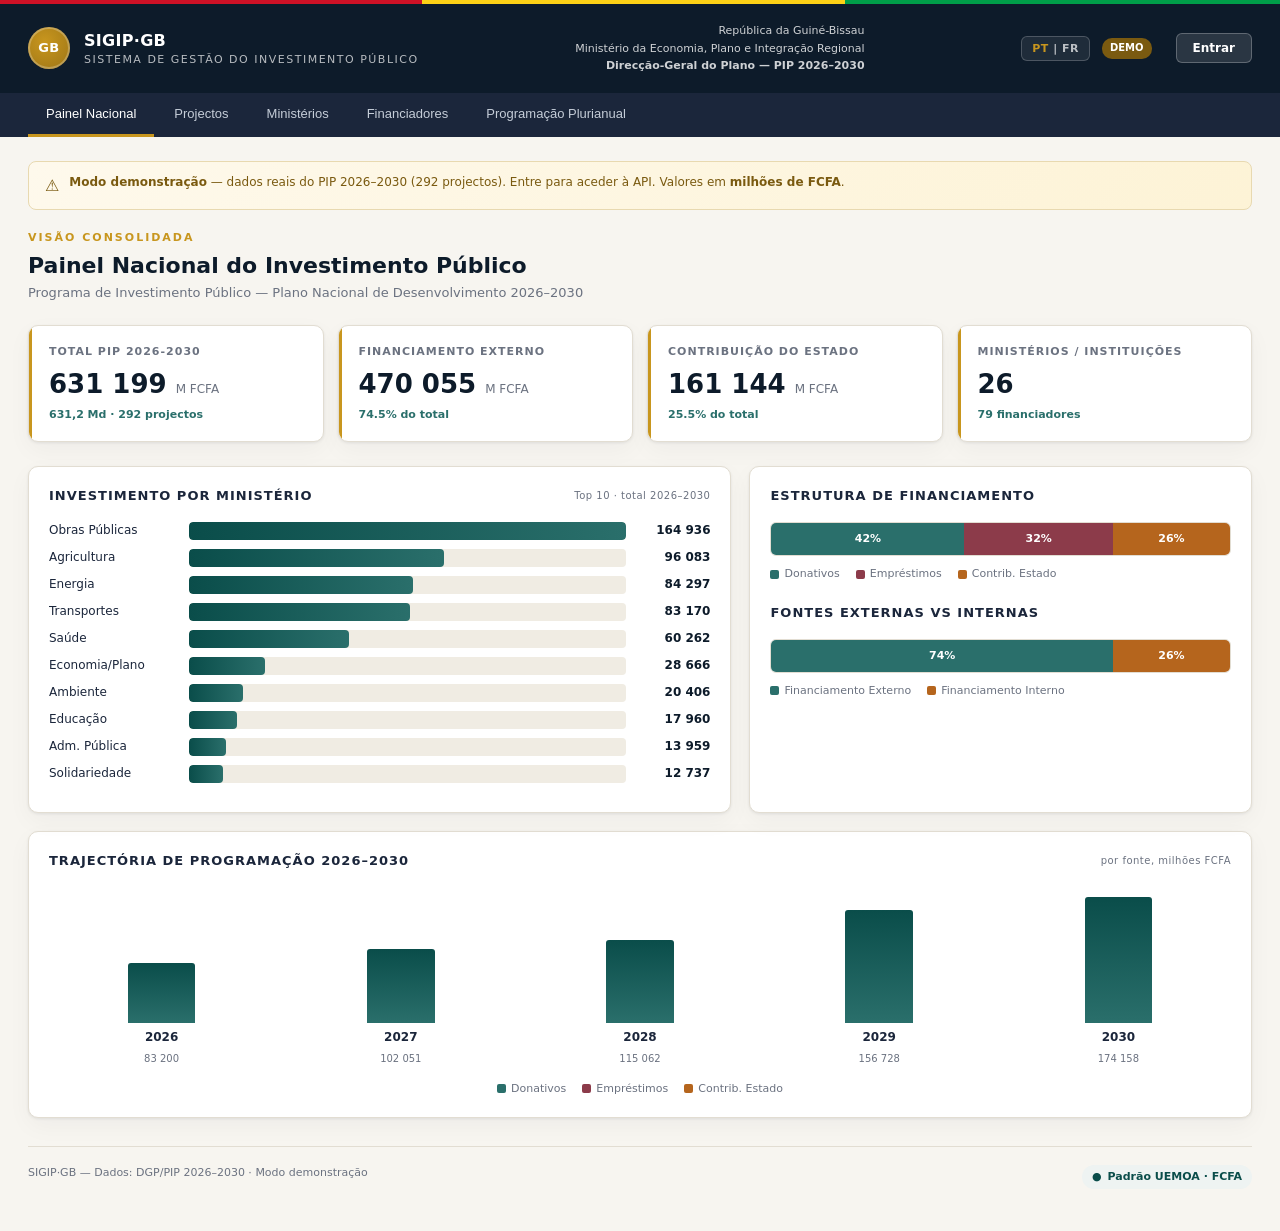
==== frontend/index.html @ 59aa48d3 "Initial commit — SIGIP-GB v1.0 Système de Gestion du Investissement Public de Guinée-Bissau. Django " ====
<!DOCTYPE html>
<html lang="pt" id="html-root">
<head>
<meta charset="UTF-8">
<meta name="viewport" content="width=device-width, initial-scale=1.0">
<title>SIGIP-GB · Sistema de Gestão do Investimento Público</title>
<style>
:root{
  --ink:#0d1b2a; --ink2:#1b263b; --paper:#f7f5f0; --card:#ffffff;
  --line:#e2ddd2; --muted:#6b7280; --gold:#c8961e; --gold-dim:#e8d9b0;
  --ext:#2a6f6b; --int:#b5651d; --empr:#8c3b4a; --don:#2a6f6b;
  --accent:#0a4d4a; --shadow:0 1px 3px rgba(13,27,42,.08),0 8px 24px rgba(13,27,42,.04);
  --danger:#c0392b; --success:#1a7a4a;
}
*{box-sizing:border-box;margin:0;padding:0}
body{font-family:'Segoe UI',system-ui,-apple-system,sans-serif;background:var(--paper);color:var(--ink);line-height:1.45;font-size:14px}
.flag{height:4px;background:linear-gradient(90deg,#ce1126 0 33%,#fcd116 33% 66%,#009e49 66%)}
header{background:var(--ink);color:#fff;padding:18px 28px;display:flex;align-items:center;justify-content:space-between;flex-wrap:wrap;gap:12px}
.brand{display:flex;align-items:center;gap:14px}
.crest{width:42px;height:42px;border-radius:50%;background:radial-gradient(circle at 40% 35%,var(--gold),#9c7416);display:grid;place-items:center;font-weight:700;color:#fff;font-size:13px;letter-spacing:.5px;box-shadow:inset 0 0 0 2px rgba(255,255,255,.25)}
.brand h1{font-size:16px;font-weight:600;letter-spacing:.3px}
.brand p{font-size:11px;opacity:.7;text-transform:uppercase;letter-spacing:1.5px}
.hgov{font-size:11px;text-align:right;opacity:.8;line-height:1.6}
.hactions{display:flex;align-items:center;gap:12px}
.btn-login{background:rgba(255,255,255,.12);border:1px solid rgba(255,255,255,.25);color:#fff;padding:7px 16px;border-radius:6px;font-size:12px;cursor:pointer;font-family:inherit;font-weight:600;transition:.15s}
.btn-login:hover{background:rgba(255,255,255,.22)}
.btn-lang{background:rgba(255,255,255,.08);border:1px solid rgba(255,255,255,.2);color:rgba(255,255,255,.7);padding:5px 10px;border-radius:6px;font-size:11px;cursor:pointer;font-family:inherit;font-weight:700;letter-spacing:.5px;transition:.15s;white-space:nowrap}
.btn-lang:hover{background:rgba(255,255,255,.18);color:#fff}
.btn-lang .al{color:var(--gold)}
.user-badge{font-size:11px;background:var(--gold);color:#fff;padding:4px 10px;border-radius:20px;font-weight:600}
.api-status{font-size:10px;padding:3px 8px;border-radius:10px;font-weight:600}
.api-status.live{background:#1a7a4a;color:#fff}
.api-status.demo{background:#7a5a10;color:#fff}
nav{background:var(--ink2);padding:0 28px;display:flex;gap:2px;overflow-x:auto}
nav button{background:none;border:none;color:#c5cdd8;padding:13px 18px;font-size:13px;cursor:pointer;border-bottom:3px solid transparent;white-space:nowrap;font-weight:500;transition:.15s}
nav button:hover{color:#fff}
nav button.active{color:#fff;border-bottom-color:var(--gold)}
main{padding:24px 28px;max-width:1320px;margin:0 auto}
.view{display:none}.view.active{display:block;animation:fade .25s ease}
@keyframes fade{from{opacity:0;transform:translateY(4px)}to{opacity:1;transform:none}}
.eyebrow{font-size:11px;text-transform:uppercase;letter-spacing:2px;color:var(--gold);font-weight:700;margin-bottom:4px}
.vtitle{font-size:22px;font-weight:600;margin-bottom:2px;color:var(--ink)}
.vsub{color:var(--muted);font-size:13px;margin-bottom:22px}
.kpis{display:grid;grid-template-columns:repeat(auto-fit,minmax(210px,1fr));gap:14px;margin-bottom:24px}
.kpi{background:var(--card);border:1px solid var(--line);border-radius:10px;padding:18px 20px;box-shadow:var(--shadow);position:relative;overflow:hidden}
.kpi::before{content:"";position:absolute;left:0;top:0;bottom:0;width:3px;background:var(--gold)}
.kpi .lab{font-size:11px;text-transform:uppercase;letter-spacing:1px;color:var(--muted);font-weight:600}
.kpi .val{font-size:26px;font-weight:700;margin-top:6px;color:var(--ink);font-variant-numeric:tabular-nums}
.kpi .unit{font-size:12px;color:var(--muted);font-weight:500}
.kpi .sub{font-size:11px;color:var(--ext);margin-top:4px;font-weight:600}
.grid2{display:grid;grid-template-columns:1.4fr 1fr;gap:18px;margin-bottom:18px}
@media(max-width:900px){.grid2{grid-template-columns:1fr}}
.panel{background:var(--card);border:1px solid var(--line);border-radius:10px;padding:20px;box-shadow:var(--shadow)}
.panel h3{font-size:13px;text-transform:uppercase;letter-spacing:1px;color:var(--ink2);margin-bottom:16px;font-weight:700;display:flex;justify-content:space-between;align-items:center}
.panel h3 .note{font-size:10px;color:var(--muted);font-weight:500;letter-spacing:.5px;text-transform:none}
.bar-row{display:flex;align-items:center;gap:10px;margin-bottom:9px;font-size:12px}
.bar-row .nm{width:130px;flex-shrink:0;color:var(--ink2);font-weight:500;overflow:hidden;text-overflow:ellipsis;white-space:nowrap}
.bar-track{flex:1;background:#f0ece3;border-radius:4px;height:18px;position:relative;overflow:hidden}
.bar-fill{height:100%;border-radius:4px;background:linear-gradient(90deg,var(--accent),var(--ext));transition:width .6s ease}
.bar-row .vv{width:74px;text-align:right;font-variant-numeric:tabular-nums;color:var(--ink);font-weight:600;flex-shrink:0}
.stack{display:flex;height:34px;border-radius:6px;overflow:hidden;margin:10px 0 6px;border:1px solid var(--line)}
.stack > div{display:grid;place-items:center;color:#fff;font-size:11px;font-weight:600;transition:.3s}
.legend{display:flex;gap:16px;font-size:11px;color:var(--muted);flex-wrap:wrap}
.legend span{display:flex;align-items:center;gap:5px}
.dot{width:9px;height:9px;border-radius:2px;display:inline-block}
.yearchart{display:flex;align-items:flex-end;gap:14px;height:180px;padding-top:10px}
.ybar{flex:1;display:flex;flex-direction:column;align-items:center;gap:6px;height:100%}
.ybar .cols{flex:1;display:flex;align-items:flex-end;gap:3px;width:100%;justify-content:center}
.ycol{width:30%;border-radius:3px 3px 0 0;min-height:2px;transition:height .6s ease}
.ybar .yl{font-size:12px;font-weight:600;color:var(--ink2)}
.ybar .yt{font-size:10px;color:var(--muted);font-variant-numeric:tabular-nums}
.toolbar{display:flex;gap:10px;margin-bottom:16px;flex-wrap:wrap;align-items:center}
.toolbar input,.toolbar select{padding:9px 12px;border:1px solid var(--line);border-radius:7px;font-size:13px;background:#fff;color:var(--ink);font-family:inherit}
.toolbar input{flex:1;min-width:200px}
.toolbar input:focus,.toolbar select:focus{outline:none;border-color:var(--gold)}
.count{font-size:12px;color:var(--muted);margin-left:auto}
table{width:100%;border-collapse:collapse;font-size:12.5px}
thead th{text-align:left;padding:11px 12px;background:#f4f1ea;color:var(--ink2);font-weight:700;font-size:11px;text-transform:uppercase;letter-spacing:.5px;border-bottom:2px solid var(--gold-dim);position:sticky;top:0;cursor:pointer;user-select:none}
thead th:hover{background:#ece7dc}
thead th.num,td.num{text-align:right;font-variant-numeric:tabular-nums}
tbody td{padding:10px 12px;border-bottom:1px solid #f0ece3;vertical-align:top}
tbody tr:hover{background:#faf8f3}
.tag{display:inline-block;padding:2px 8px;border-radius:20px;font-size:10.5px;font-weight:600;background:var(--gold-dim);color:#7a5a10}
.tag.ext{background:#d4e8e6;color:#1d514e}.tag.est{background:#f0dcc4;color:#7a4612}
.code{font-family:'Consolas',monospace;font-size:11px;color:var(--muted)}
.pname{font-weight:500;color:var(--ink);max-width:340px}
.tablewrap{background:var(--card);border:1px solid var(--line);border-radius:10px;overflow:hidden;box-shadow:var(--shadow);max-height:620px;overflow-y:auto}
.foot{margin-top:28px;padding:18px 0;border-top:1px solid var(--line);font-size:11px;color:var(--muted);display:flex;justify-content:space-between;flex-wrap:wrap;gap:8px}
.pill{display:inline-flex;align-items:center;gap:6px;background:#eef3f2;color:var(--accent);padding:4px 10px;border-radius:20px;font-size:11px;font-weight:600}
.banner{border-radius:8px;padding:12px 16px;font-size:12px;margin-bottom:20px;display:flex;gap:10px;align-items:flex-start}
.banner.info{background:linear-gradient(135deg,#fef9ec,#fdf3d6);border:1px solid var(--gold-dim);color:#7a5a10}
.banner.success{background:#eaf5ee;border:1px solid #a5d6b5;color:#1a5a30}
.mini{font-size:11px;color:var(--muted);margin-top:3px}
/* Login modal */
.modal-overlay{position:fixed;inset:0;background:rgba(0,0,0,.5);display:grid;place-items:center;z-index:1000;animation:fade .2s ease}
.modal{background:#fff;border-radius:14px;padding:40px;width:100%;max-width:380px;box-shadow:0 20px 60px rgba(0,0,0,.25)}
.modal h2{font-size:20px;font-weight:700;margin-bottom:6px;color:var(--ink)}
.modal p{font-size:13px;color:var(--muted);margin-bottom:24px}
.form-group{margin-bottom:16px}
.form-group label{display:block;font-size:12px;font-weight:600;color:var(--ink2);margin-bottom:6px;text-transform:uppercase;letter-spacing:.5px}
.form-group input{width:100%;padding:10px 14px;border:1px solid var(--line);border-radius:8px;font-size:14px;font-family:inherit;transition:.15s}
.form-group input:focus{outline:none;border-color:var(--gold);box-shadow:0 0 0 3px rgba(200,150,30,.15)}
.btn-primary{width:100%;padding:12px;background:var(--accent);color:#fff;border:none;border-radius:8px;font-size:14px;font-weight:600;cursor:pointer;font-family:inherit;transition:.15s}
.btn-primary:hover{background:#0d6560}
.btn-primary:disabled{opacity:.6;cursor:not-allowed}
.form-error{color:var(--danger);font-size:12px;margin-top:8px;display:none}
.modal-skip{text-align:center;margin-top:16px;font-size:12px;color:var(--muted)}
.modal-skip a{color:var(--accent);cursor:pointer;text-decoration:underline}
/* Loading */
.loading{text-align:center;padding:40px;color:var(--muted);font-size:13px}
.spinner{width:28px;height:28px;border:3px solid var(--line);border-top-color:var(--accent);border-radius:50%;animation:spin .7s linear infinite;margin:0 auto 12px}
@keyframes spin{to{transform:rotate(360deg)}}
/* Workflow badges */
.wf{display:inline-block;padding:2px 9px;border-radius:20px;font-size:10.5px;font-weight:700;letter-spacing:.4px}
.wf-RASCUNHO{background:#dbeafe;color:#1d4ed8}
.wf-SUBMETIDO{background:#fef3c7;color:#92400e}
.wf-VALIDADO{background:#d1fae5;color:#065f46}
/* Small action buttons */
.btn-sm{padding:4px 10px;border-radius:5px;font-size:11px;font-weight:600;cursor:pointer;border:1px solid transparent;font-family:inherit;transition:.12s;white-space:nowrap;display:inline-block}
.btn-edit{background:#eff6ff;color:#1d4ed8;border-color:#bfdbfe}.btn-edit:hover{background:#dbeafe}
.btn-sub{background:#fef3c7;color:#92400e;border-color:#fde68a}.btn-sub:hover{background:#fde68a}
.btn-val{background:#d1fae5;color:#065f46;border-color:#a7f3d0}.btn-val:hover{background:#a7f3d0}
.btn-rej{background:#fee2e2;color:#991b1b;border-color:#fca5a5}.btn-rej:hover{background:#fca5a5}
.btn-del{background:#f9fafb;color:#6b7280;border-color:#d1d5db}.btn-del:hover{background:#f3f4f6;color:#111827}
.btn-add{background:var(--accent);color:#fff;border:none;padding:9px 18px;border-radius:8px;font-size:13px;font-weight:600;cursor:pointer;font-family:inherit;transition:.15s}
.btn-add:hover{background:#0d6560}
/* Wide modal */
.modal-wide{max-width:820px;padding:28px 32px;max-height:92vh;overflow-y:auto}
.modal-tabs{display:flex;border-bottom:2px solid var(--line);margin-bottom:22px}
.modal-tab{padding:10px 18px;font-size:13px;font-weight:600;cursor:pointer;border:none;background:none;color:var(--muted);border-bottom:3px solid transparent;margin-bottom:-2px;font-family:inherit;transition:.12s}
.modal-tab.active{color:var(--ink);border-bottom-color:var(--gold)}
.tab-pane{display:none}.tab-pane.active{display:block}
.form-row{display:grid;grid-template-columns:1fr 1fr;gap:14px}
.form-row3{display:grid;grid-template-columns:1fr 1fr 1fr;gap:14px}
@media(max-width:600px){.form-row,.form-row3{grid-template-columns:1fr}}
.form-group select,.form-group textarea{width:100%;padding:10px 14px;border:1px solid var(--line);border-radius:8px;font-size:13px;font-family:inherit;background:#fff;transition:.15s;color:var(--ink)}
.form-group select:focus,.form-group textarea:focus{outline:none;border-color:var(--gold);box-shadow:0 0 0 3px rgba(200,150,30,.15)}
.form-group textarea{resize:vertical;min-height:56px}
.form-group input[type="date"]{width:100%;padding:10px 14px;border:1px solid var(--line);border-radius:8px;font-size:13px;font-family:inherit}
/* Programming grid */
.prog-grid{width:100%;border-collapse:collapse;margin-top:4px;font-size:12.5px}
.prog-grid th{background:#f4f1ea;padding:8px 10px;font-size:11px;font-weight:700;text-align:center;border:1px solid var(--line);white-space:nowrap}
.prog-grid td{padding:4px 6px;border:1px solid var(--line)}
.prog-grid td:first-child{font-weight:700;text-align:center;background:#fafaf8;color:var(--ink2);width:54px}
.prog-grid input{width:100%;border:none;background:none;font-size:12.5px;text-align:right;font-family:inherit;padding:4px 6px;min-width:90px}
.prog-grid input:focus{outline:1px solid var(--gold);border-radius:3px;background:#fffde7}
.prog-total{font-size:11px;color:var(--muted);margin-top:8px;text-align:right}
/* Confirm sub-modal */
.confirm-overlay{position:fixed;inset:0;background:rgba(0,0,0,.45);display:grid;place-items:center;z-index:2000;animation:fade .15s ease}
.confirm-box{background:#fff;border-radius:12px;padding:28px;max-width:400px;width:100%;box-shadow:0 20px 60px rgba(0,0,0,.3)}
.confirm-box h3{font-size:16px;font-weight:700;margin-bottom:8px}
.confirm-box p{font-size:13px;color:var(--muted);margin-bottom:18px}
.confirm-actions{display:flex;gap:10px;justify-content:flex-end}
/* Saisie view */
.saisie-toolbar{display:flex;gap:10px;margin-bottom:16px;align-items:center;flex-wrap:wrap}
.saisie-toolbar input{padding:9px 12px;border:1px solid var(--line);border-radius:7px;font-size:13px;flex:1;min-width:180px;font-family:inherit}
.saisie-toolbar input:focus{outline:none;border-color:var(--gold)}
.saisie-toolbar select{padding:9px 12px;border:1px solid var(--line);border-radius:7px;font-size:13px;background:#fff;font-family:inherit}
.row-actions{display:flex;gap:5px;flex-wrap:wrap}
/* Sintese / Resumo table */
.sintese-pane{margin-top:0}
.resumo-wrap{overflow-x:auto;background:var(--card);border:1px solid var(--line);border-radius:0 0 10px 10px;box-shadow:var(--shadow)}
.resumo-tbl{width:100%;border-collapse:collapse;font-size:12px;min-width:900px}
.resumo-tbl thead tr.rh1 th{background:#2a3f52;color:#fff;padding:7px 10px;text-align:center;font-size:11px;font-weight:700;letter-spacing:.3px;border:1px solid #3a5068;white-space:nowrap}
.resumo-tbl thead tr.rh2 th{background:#3a5068;color:#d0dce8;padding:5px 8px;text-align:center;font-size:10px;font-weight:600;border:1px solid #4a607a;white-space:nowrap}
.resumo-tbl tbody td{padding:6px 9px;border:1px solid #e8e4da;font-variant-numeric:tabular-nums;white-space:nowrap}
.resumo-tbl tbody td.dim-label{font-weight:600;color:var(--ink2);white-space:normal;min-width:150px;max-width:220px}
.resumo-tbl tbody td.num-cell{text-align:right;color:var(--ink);font-size:11.5px}
.resumo-tbl tbody td.pct-cell{text-align:right;color:var(--muted);font-size:10.5px}
.resumo-tbl tbody td.total-cell{text-align:right;font-weight:700;color:var(--accent);font-size:12px}
.resumo-tbl tfoot tr.grand-row td{background:#f4f1ea;font-weight:700;padding:7px 9px;border:1px solid #d8d4cc;font-size:12px}
.resumo-tbl tfoot tr.grand-row td.num-cell{color:var(--accent)}
.resumo-tbl tbody tr:hover td{background:#faf8f3}
.sintese-error{background:#fee2e2;border:1px solid #fca5a5;color:#991b1b;border-radius:8px;padding:12px 16px;font-size:13px;margin-top:12px}
</style>
</head>
<body>
<div class="flag"></div>
<header>
  <div class="brand">
    <div class="crest">GB</div>
    <div><h1>SIGIP&middot;GB</h1><p data-i18n="brand_sub">Sistema de Gestão do Investimento Público</p></div>
  </div>
  <div class="hgov" id="hgov-text">República da Guiné-Bissau<br>Ministério da Economia, Plano e Integração Regional<br><b>Direcção-Geral do Plano &mdash; PIP 2026&ndash;2030</b></div>
  <div class="hactions">
    <button class="btn-lang" id="btn-lang" onclick="toggleLang()" title="Mudar língua / Changer de langue"><span id="lang-label-1" class="al">PT</span> | <span id="lang-label-2">FR</span></button>
    <span id="api-badge" class="api-status demo">DEMO</span>
    <span id="user-info"></span>
    <button id="btn-login-header" class="btn-login" onclick="showLogin()" data-i18n="btn_login">Entrar</button>
  </div>
</header>
<nav>
  <button class="active" data-v="dash" data-i18n="nav_dash">Painel Nacional</button>
  <button data-v="proj" data-i18n="nav_proj">Projectos</button>
  <button data-v="min" data-i18n="nav_min">Ministérios</button>
  <button data-v="fin" data-i18n="nav_fin">Financiadores</button>
  <button data-v="prog" data-i18n="nav_prog">Programação Plurianual</button>
  <button data-v="saisie" id="nav-saisie" style="display:none" data-i18n="nav_saisie">Saisie</button>
  <button data-v="sintese" id="nav-sintese" style="display:none" data-i18n="nav_sintese">Síntese</button>
</nav>
<main>
  <div id="main-banner" class="banner info">
    <span style="font-size:16px">&#9888;</span>
    <div id="main-banner-text"><b>Modo demonstração</b> &mdash; dados reais do PIP 2026&ndash;2030 (292 projectos, 631 mil milhões FCFA). Entre com as suas credenciais para aceder à API em tempo real. Valores em <b>milhões de FCFA</b> salvo indicação.</div>
  </div>

  <!-- DASHBOARD -->
  <div class="view active" id="dash">
    <div class="eyebrow" data-i18n="eyebrow_dash">Visão Consolidada</div>
    <div class="vtitle" data-i18n="vtitle_dash">Painel Nacional do Investimento Público</div>
    <div class="vsub" data-i18n="vsub_dash">Programa de Investimento Público &mdash; Plano Nacional de Desenvolvimento 2026&ndash;2030</div>
    <div class="kpis" id="kpis"><div class="loading"><div class="spinner"></div><span data-i18n="loading">A carregar...</span></div></div>
    <div class="grid2">
      <div class="panel">
        <h3 id="panel-by-ministry-h3">Investimento por Ministério <span class="note">Top 10 &middot; total 2026&ndash;2030</span></h3>
        <div id="minbars"><div class="loading"><div class="spinner"></div></div></div>
      </div>
      <div class="panel">
        <h3 data-i18n="panel_financing">Estrutura de Financiamento</h3>
        <div class="stack" id="finstack"></div>
        <div class="legend" style="margin-top:10px">
          <span><i class="dot" style="background:var(--don)"></i><span data-i18n="legend_donations">Donativos</span></span>
          <span><i class="dot" style="background:var(--empr)"></i><span data-i18n="legend_loans">Empréstimos</span></span>
          <span><i class="dot" style="background:var(--int)"></i><span data-i18n="legend_state">Contrib. Estado</span></span>
        </div>
        <div style="margin-top:22px">
          <h3 data-i18n="panel_ext_int">Fontes Externas vs Internas</h3>
          <div class="stack" id="extint"></div>
          <div class="legend" style="margin-top:10px">
            <span><i class="dot" style="background:var(--ext)"></i><span data-i18n="legend_external">Financiamento Externo</span></span>
            <span><i class="dot" style="background:var(--int)"></i><span data-i18n="legend_internal">Financiamento Interno</span></span>
          </div>
        </div>
      </div>
    </div>
    <div class="panel">
      <h3 id="panel-trajectory-h3">Trajectória de Programação 2026&ndash;2030 <span class="note">por fonte, milhões FCFA</span></h3>
      <div class="yearchart" id="yearchart"></div>
      <div class="legend" style="margin-top:14px;justify-content:center">
        <span><i class="dot" style="background:var(--don)"></i><span data-i18n="legend_donations">Donativos</span></span>
        <span><i class="dot" style="background:var(--empr)"></i><span data-i18n="legend_loans">Empréstimos</span></span>
        <span><i class="dot" style="background:var(--int)"></i><span data-i18n="legend_state">Contrib. Estado</span></span>
      </div>
    </div>
  </div>

  <!-- PROJECTOS -->
  <div class="view" id="proj">
    <div class="eyebrow" data-i18n="eyebrow_proj">Carteira de Projectos</div>
    <div class="vtitle" data-i18n="vtitle_proj">Projectos de Investimento</div>
    <div class="vsub" data-i18n="vsub_proj">Pesquise, filtre e ordene os 292 projectos do PIP</div>
    <div class="toolbar">
      <input id="search" data-i18n-ph="search_placeholder" placeholder="Pesquisar por nome, código ou financiador...">
      <select id="fmin"><option value="" data-i18n="all_ministries">Todos os ministérios</option></select>
      <select id="ffin">
        <option value="" data-i18n="all_sources">Todas as fontes</option>
        <option value="ext" data-i18n="filter_ext">Externo</option>
        <option value="est" data-i18n="filter_state">Estado</option>
      </select>
      <span class="count" id="pcount"></span>
    </div>
    <div class="tablewrap">
      <table>
        <thead><tr>
          <th data-s="code" data-i18n="th_code">Código</th>
          <th data-s="nome" data-i18n="th_project">Projecto</th>
          <th data-s="min_abbr" data-i18n="th_ministry">Ministério</th>
          <th data-s="financiador" data-i18n="th_financier">Financiador</th>
          <th class="num" data-s="total" data-i18n="th_total">Total PND</th>
        </tr></thead>
        <tbody id="ptbody"></tbody>
      </table>
    </div>
  </div>

  <!-- MINISTERIOS -->
  <div class="view" id="min">
    <div class="eyebrow" data-i18n="eyebrow_min">Análise Sectorial</div>
    <div class="vtitle" data-i18n="vtitle_min">Investimento por Ministério</div>
    <div class="vsub" data-i18n="vsub_min">Repartição dos 631 mil milhões FCFA entre os 26 ministérios e instituições</div>
    <div class="panel"><div id="minfull"></div></div>
  </div>

  <!-- FINANCIADORES -->
  <div class="view" id="fin">
    <div class="eyebrow" data-i18n="eyebrow_fin">Parceiros e Fontes</div>
    <div class="vtitle" data-i18n="vtitle_fin">Financiadores do PIP</div>
    <div class="vsub" data-i18n="vsub_fin">Parceiros técnicos e financeiros, e contribuição do Estado</div>
    <div class="panel"><div id="finfull"></div></div>
  </div>

  <!-- PROGRAMAÇÃO -->
  <div class="view" id="prog">
    <div class="eyebrow" data-i18n="eyebrow_prog">Quadro Plurianual</div>
    <div class="vtitle" data-i18n="vtitle_prog">Programação Plurianual</div>
    <div class="vsub" data-i18n="vsub_prog">Distribuição anual do investimento total, 2026&ndash;2030</div>
    <div class="kpis" id="progkpis"></div>
    <div class="panel">
      <h3 data-i18n="panel_annual">Evolução anual do total programado</h3>
      <div class="yearchart" id="progchart"></div>
    </div>
  </div>

  <!-- SAISIE CONTINUE -->
  <div class="view" id="saisie">
    <div class="eyebrow" id="saisie-eyebrow" data-i18n="eyebrow_saisie">Saisie Continue</div>
    <div class="vtitle" id="saisie-vtitle" data-i18n="vtitle_saisie">Gestão de Projectos</div>
    <div class="vsub" id="saisie-vsub" data-i18n="vsub_saisie">Criar, editar e acompanhar os projectos do seu ministério</div>
    <div class="saisie-toolbar">
      <button class="btn-add" id="btn-new-project" style="display:none" onclick="openProjectForm(null)" data-i18n="btn_new_project">+ Novo Projecto</button>
      <input id="saisie-search" data-i18n-ph="search_placeholder" placeholder="Pesquisar...">
      <select id="saisie-fwf">
        <option value="" data-i18n="all_statuses">Todos os estados</option>
        <option value="RASCUNHO" data-i18n="wf_RASCUNHO">Rascunho</option>
        <option value="SUBMETIDO" data-i18n="wf_SUBMETIDO">Submetido</option>
        <option value="VALIDADO" data-i18n="wf_VALIDADO">Validado</option>
      </select>
      <span class="count" id="saisie-count"></span>
    </div>
    <div class="tablewrap">
      <table>
        <thead><tr>
          <th data-i18n="th_code">Código</th>
          <th data-i18n="th_project">Projecto</th>
          <th data-i18n="th_ministry">Ministério</th>
          <th data-i18n="th_wf_status">Estado</th>
          <th class="num" data-i18n="th_total">Total</th>
          <th data-i18n="th_actions">Acções</th>
        </tr></thead>
        <tbody id="saisie-tbody"></tbody>
      </table>
    </div>
  </div>

  <!-- SINTESE -->
  <div class="view" id="sintese">
    <div class="eyebrow" data-i18n="eyebrow_sintese">Síntese do PIP</div>
    <div class="vtitle" data-i18n="vtitle_sintese">Quadros de Síntese</div>
    <div class="vsub" data-i18n="vsub_sintese">Resumos por Pilar PND, Sector, Natureza da Despesa e Prioridade Governamental</div>

    <!-- Sintese controls -->
    <div class="toolbar" style="margin-bottom:16px;gap:10px;flex-wrap:wrap">
      <select id="sintese-year" style="padding:9px 12px;border:1px solid var(--line);border-radius:7px;font-size:13px;background:#fff;font-family:inherit">
        <option value="" data-i18n="sintese_all_years">Todos os anos</option>
        <option value="2026">2026</option>
        <option value="2027">2027</option>
        <option value="2028">2028</option>
        <option value="2029">2029</option>
        <option value="2030">2030</option>
      </select>
      <label style="display:flex;align-items:center;gap:6px;font-size:13px;cursor:pointer">
        <input type="checkbox" id="sintese-validated"> <span data-i18n="sintese_validated_only">Apenas validados</span>
      </label>
      <button onclick="loadSintese()" class="btn-add" style="padding:9px 18px" data-i18n="sintese_refresh">Actualizar</button>
    </div>

    <!-- Sintese sub-tabs -->
    <div class="modal-tabs" style="margin-bottom:0">
      <button class="modal-tab active" id="stab-pnd" onclick="switchSinteseTab('pnd')" data-i18n="stab_pnd">PND</button>
      <button class="modal-tab" id="stab-sector" onclick="switchSinteseTab('sector')" data-i18n="stab_sector">Sectores</button>
      <button class="modal-tab" id="stab-nat" onclick="switchSinteseTab('nat')" data-i18n="stab_nat">Natureza Despesa</button>
      <button class="modal-tab" id="stab-gov" onclick="switchSinteseTab('gov')" data-i18n="stab_gov">Prior. Governo</button>
    </div>

    <div id="sintese-pnd-pane" class="sintese-pane">
      <div id="sintese-pnd-content"><div class="loading"><div class="spinner"></div><span data-i18n="loading">A carregar...</span></div></div>
    </div>
    <div id="sintese-sector-pane" class="sintese-pane" style="display:none">
      <div id="sintese-sector-content"><div class="loading"><div class="spinner"></div></div></div>
    </div>
    <div id="sintese-nat-pane" class="sintese-pane" style="display:none">
      <div id="sintese-nat-content"><div class="loading"><div class="spinner"></div></div></div>
    </div>
    <div id="sintese-gov-pane" class="sintese-pane" style="display:none">
      <div id="sintese-gov-content"><div class="loading"><div class="spinner"></div></div></div>
    </div>
  </div>

  <div class="foot">
    <span>SIGIP&middot;GB &mdash; Dados: DGP/PIP 2026&ndash;2030 &middot; <span id="foot-mode" data-i18n="foot_demo">Modo demonstração</span></span>
    <span class="pill">&#9679; <span data-i18n="foot_standard">Padrão UEMOA &middot; FCFA</span></span>
  </div>
</main>

<!-- Login Modal -->
<div id="login-modal" class="modal-overlay" style="display:none">
  <div class="modal">
    <div style="display:flex;align-items:center;gap:10px;margin-bottom:20px">
      <div class="crest" style="width:36px;height:36px;font-size:11px">GB</div>
      <div><h2 style="margin:0">SIGIP&middot;GB</h2><p style="margin:0;font-size:11px" data-i18n="login_subtitle">Autenticação segura</p></div>
    </div>
    <div class="form-group">
      <label data-i18n="login_user_label">Utilizador</label>
      <input id="login-user" type="text" data-i18n-ph="login_user_placeholder" placeholder="nome.utilizador" autocomplete="username">
    </div>
    <div class="form-group">
      <label data-i18n="login_pass_label">Palavra-passe</label>
      <input id="login-pass" type="password" placeholder="••••••••" autocomplete="current-password">
    </div>
    <div id="login-error" class="form-error" data-i18n="login_error">Credenciais inválidas. Tente novamente.</div>
    <button id="btn-do-login" class="btn-primary" onclick="doLogin()" data-i18n="login_btn">Entrar</button>
    <div class="modal-skip">
      <a onclick="closeLogin()" data-i18n="login_skip">Continuar em modo demonstração</a>
    </div>
  </div>
</div>

<!-- Project Form Modal -->
<div id="project-modal" class="modal-overlay" style="display:none">
  <div class="modal modal-wide">
    <div style="display:flex;justify-content:space-between;align-items:center;margin-bottom:18px">
      <h2 id="project-modal-title" style="font-size:18px;font-weight:700;color:var(--ink)">Novo Projecto</h2>
      <button onclick="closeProjectModal()" style="background:none;border:none;font-size:20px;cursor:pointer;color:var(--muted);line-height:1">&times;</button>
    </div>
    <div class="modal-tabs">
      <button class="modal-tab active" id="tab-info" onclick="switchTab('info')" data-i18n="tab_info">Identificação</button>
      <button class="modal-tab" id="tab-prog" onclick="switchTab('prog')" data-i18n="tab_prog_saisie">Programação</button>
    </div>
    <!-- Tab 1: Project info -->
    <div class="tab-pane active" id="pane-info">
      <div class="form-row" style="margin-bottom:14px">
        <div class="form-group">
          <label data-i18n="field_code">Código</label>
          <input id="f-code" type="text" placeholder="ex: 123456789" style="width:100%;padding:10px 14px;border:1px solid var(--line);border-radius:8px;font-size:13px;font-family:inherit">
        </div>
        <div class="form-group">
          <label data-i18n="field_status_exec">Estado de Execução</label>
          <select id="f-status">
            <option value="IDENTIFIED">Identificado</option>
            <option value="IN_PROGRESS">Em Execução</option>
            <option value="COMPLETED">Concluído</option>
            <option value="SUSPENDED">Suspenso</option>
            <option value="CANCELLED">Cancelado</option>
          </select>
        </div>
      </div>
      <div class="form-group" style="margin-bottom:14px">
        <label data-i18n="field_title">Título</label>
        <input id="f-title" type="text" placeholder="Título completo do projecto" style="width:100%;padding:10px 14px;border:1px solid var(--line);border-radius:8px;font-size:13px;font-family:inherit">
      </div>
      <div class="form-row" style="margin-bottom:14px">
        <div class="form-group">
          <label data-i18n="field_ministry">Ministério</label>
          <select id="f-ministry"></select>
        </div>
        <div class="form-group">
          <label data-i18n="field_sector">Sector</label>
          <select id="f-sector"><option value="">—</option></select>
        </div>
      </div>
      <div class="form-row" style="margin-bottom:14px">
        <div class="form-group">
          <label data-i18n="field_pillar">Pilar PND</label>
          <select id="f-pillar"><option value="">—</option></select>
        </div>
        <div class="form-group">
          <label data-i18n="field_financier">Financiador Principal</label>
          <select id="f-financier"><option value="">—</option></select>
        </div>
      </div>
      <div class="form-row" style="margin-bottom:14px">
        <div class="form-group">
          <label data-i18n="field_start_date">Data de Início</label>
          <input id="f-start" type="date" style="width:100%;padding:10px 14px;border:1px solid var(--line);border-radius:8px;font-size:13px;font-family:inherit">
        </div>
        <div class="form-group">
          <label data-i18n="field_end_date">Data de Fim</label>
          <input id="f-end" type="date" style="width:100%;padding:10px 14px;border:1px solid var(--line);border-radius:8px;font-size:13px;font-family:inherit">
        </div>
      </div>
      <div class="form-group" style="margin-bottom:14px">
        <label data-i18n="field_description">Descrição</label>
        <textarea id="f-desc" rows="3" placeholder="Descrição do projecto (opcional)"></textarea>
      </div>
      <div id="form-error-info" class="form-error"></div>
    </div>
    <!-- Tab 2: Pluriannual programming -->
    <div class="tab-pane" id="pane-prog">
      <p style="font-size:12px;color:var(--muted);margin-bottom:14px" data-i18n="prog_hint">Insira os montants anuais em FCFA (mínimo 0). O total do projecto será recalculado automaticamente.</p>
      <div style="overflow-x:auto">
        <table class="prog-grid">
          <thead>
            <tr>
              <th data-i18n="th_year">Ano</th>
              <th data-i18n="legend_donations">Donativos (FCFA)</th>
              <th data-i18n="legend_loans">Empréstimos (FCFA)</th>
              <th data-i18n="legend_state">Contrib. Estado (FCFA)</th>
              <th data-i18n="th_year_total">Total Ano</th>
            </tr>
          </thead>
          <tbody id="prog-rows"></tbody>
        </table>
      </div>
      <div class="prog-total"><span data-i18n="prog_grand_total">Total geral : </span><strong id="prog-grand-total">0</strong> FCFA</div>
      <div id="form-error-prog" class="form-error"></div>
    </div>
    <!-- Modal actions -->
    <div style="display:flex;justify-content:flex-end;gap:10px;margin-top:22px;padding-top:16px;border-top:1px solid var(--line)">
      <button onclick="closeProjectModal()" style="padding:10px 20px;border:1px solid var(--line);border-radius:8px;background:#fff;font-size:13px;font-weight:600;cursor:pointer;font-family:inherit" data-i18n="btn_cancel">Cancelar</button>
      <button id="btn-save-project" onclick="saveProject()" class="btn-primary" style="width:auto;padding:10px 24px" data-i18n="btn_save">Guardar</button>
    </div>
  </div>
</div>

<!-- Confirm / Reject Modal -->
<div id="confirm-overlay" class="confirm-overlay" style="display:none">
  <div class="confirm-box">
    <h3 id="confirm-title">Confirmar</h3>
    <p id="confirm-msg"></p>
    <div id="confirm-note-wrap" style="display:none;margin-bottom:14px">
      <label style="font-size:12px;font-weight:600;color:var(--ink2);display:block;margin-bottom:6px" data-i18n="field_rejection_note">Nota de rejeição (opcional)</label>
      <textarea id="confirm-note" rows="2" style="width:100%;padding:8px 12px;border:1px solid var(--line);border-radius:8px;font-size:13px;font-family:inherit;resize:none"></textarea>
    </div>
    <div class="confirm-actions">
      <button onclick="closeConfirm()" style="padding:9px 18px;border:1px solid var(--line);border-radius:8px;background:#fff;font-size:13px;font-weight:600;cursor:pointer;font-family:inherit" data-i18n="btn_cancel">Cancelar</button>
      <button id="confirm-ok" class="btn-primary" style="width:auto;padding:9px 18px" data-i18n="btn_confirm">Confirmar</button>
    </div>
  </div>
</div>

<script>
// ============================================================
// CONFIG
// ============================================================
const API_BASE = '/api/v1';
const ANOS = [2026, 2027, 2028, 2029, 2030];
const M = 1000; // dados em milhares de FCFA → dividir por 1000 para milhões
let ACCESS_TOKEN = localStorage.getItem('sigip_token') || null;
let DEMO_MODE = true;
let PIP_DATA = [];

// ============================================================
// I18N — TRANSLATIONS
// ============================================================
let CL = localStorage.getItem('sigip_lang') || 'pt'; // current language

const I18N = {
  pt: {
    brand_sub: 'Sistema de Gestão do Investimento Público',
    hgov: 'República da Guiné-Bissau<br>Ministério da Economia, Plano e Integração Regional<br><b>Direcção-Geral do Plano &mdash; PIP 2026&ndash;2030</b>',
    btn_login: 'Entrar',
    btn_logout: 'Sair',
    nav_dash: 'Painel Nacional',
    nav_proj: 'Projectos',
    nav_min: 'Ministérios',
    nav_fin: 'Financiadores',
    nav_prog: 'Programação Plurianual',
    banner_demo_html: '<b>Modo demonstração</b> &mdash; dados reais do PIP 2026&ndash;2030 (292 projectos). Entre para aceder à API. Valores em <b>milhões de FCFA</b>.',
    banner_live_html: '<b>Ligado à API</b> &mdash; dados em tempo real da base de dados SIGIP-GB.',
    eyebrow_dash: 'Visão Consolidada',
    vtitle_dash: 'Painel Nacional do Investimento Público',
    vsub_dash: 'Programa de Investimento Público &mdash; Plano Nacional de Desenvolvimento 2026&ndash;2030',
    panel_by_ministry: 'Investimento por Ministério',
    panel_financing: 'Estrutura de Financiamento',
    legend_donations: 'Donativos',
    legend_loans: 'Empréstimos',
    legend_state: 'Contrib. Estado',
    legend_external: 'Financiamento Externo',
    legend_internal: 'Financiamento Interno',
    panel_ext_int: 'Fontes Externas vs Internas',
    panel_trajectory: 'Trajectória de Programação 2026&ndash;2030',
    note_top10: 'Top 10 &middot; total 2026&ndash;2030',
    note_per_source: 'por fonte, milhões FCFA',
    eyebrow_proj: 'Carteira de Projectos',
    vtitle_proj: 'Projectos de Investimento',
    vsub_proj: 'Pesquise, filtre e ordene os 292 projectos do PIP',
    search_placeholder: 'Pesquisar por nome, código ou financiador...',
    all_ministries: 'Todos os ministérios',
    all_sources: 'Todas as fontes',
    filter_ext: 'Externo',
    filter_state: 'Estado',
    th_code: 'Código',
    th_project: 'Projecto',
    th_ministry: 'Ministério',
    th_financier: 'Financiador',
    th_total: 'Total PND',
    eyebrow_min: 'Análise Sectorial',
    vtitle_min: 'Investimento por Ministério',
    vsub_min: 'Repartição dos 631 mil milhões FCFA entre os 26 ministérios e instituições',
    eyebrow_fin: 'Parceiros e Fontes',
    vtitle_fin: 'Financiadores do PIP',
    vsub_fin: 'Parceiros técnicos e financeiros, e contribuição do Estado',
    eyebrow_prog: 'Quadro Plurianual',
    vtitle_prog: 'Programação Plurianual',
    vsub_prog: 'Distribuição anual do investimento total, 2026&ndash;2030',
    panel_annual: 'Evolução anual do total programado',
    foot_demo: 'Modo demonstração',
    foot_live: 'API em tempo real',
    foot_standard: 'Padrão UEMOA &middot; FCFA',
    kpi_total: 'Total PIP 2026-2030',
    kpi_external: 'Financiamento Externo',
    kpi_state: 'Contribuição do Estado',
    kpi_ministries: 'Ministérios / Instituições',
    kpi_of_total: '% do total',
    kpi_financiers: 'financiadores',
    kpi_projects: 'projectos',
    kpi_programmed: 'Programado',
    loading: 'A carregar...',
    login_subtitle: 'Autenticação segura',
    login_user_label: 'Utilizador',
    login_user_placeholder: 'nome.utilizador',
    login_pass_label: 'Palavra-passe',
    login_btn: 'Entrar',
    login_loading: 'A autenticar...',
    login_error: 'Credenciais inválidas. Tente novamente.',
    login_skip: 'Continuar em modo demonstração',
    count_suffix: 'projectos',
    nav_saisie: 'Saisie',
    eyebrow_saisie: 'Saisie Contínua',
    vtitle_saisie: 'Gestão de Projectos',
    vsub_saisie: 'Criar, editar e acompanhar os projectos do seu ministério',
    vsub_saisie_dgp: 'Validar e acompanhar todos os projectos submetidos pelos ministérios',
    btn_new_project: '+ Novo Projecto',
    all_statuses: 'Todos os estados',
    wf_RASCUNHO: 'Rascunho',
    wf_SUBMETIDO: 'Submetido',
    wf_VALIDADO: 'Validado',
    th_wf_status: 'Estado',
    th_actions: 'Acções',
    tab_info: 'Identificação',
    tab_prog_saisie: 'Programação',
    field_code: 'Código',
    field_title: 'Título',
    field_ministry: 'Ministério',
    field_sector: 'Sector',
    field_pillar: 'Pilar PND',
    field_financier: 'Financiador Principal',
    field_status_exec: 'Estado de Execução',
    field_start_date: 'Data de Início',
    field_end_date: 'Data de Fim',
    field_description: 'Descrição',
    field_rejection_note: 'Nota de rejeição (opcional)',
    prog_hint: 'Insira os montantes anuais em FCFA (mínimo 0). O total será recalculado automaticamente.',
    prog_grand_total: 'Total geral : ',
    th_year: 'Ano',
    th_year_total: 'Total Ano',
    btn_cancel: 'Cancelar',
    btn_save: 'Guardar',
    btn_confirm: 'Confirmar',
    btn_edit: 'Editar',
    btn_submit: 'Submeter',
    btn_validate: 'Validar',
    btn_reject: 'Rejeitar',
    btn_delete: 'Eliminar',
    btn_unlock: 'Desbloquear',
    modal_new_project: 'Novo Projecto',
    modal_edit_project: 'Editar Projecto',
    confirm_submit_title: 'Submeter Projecto',
    confirm_submit_msg: 'Confirma a submissão deste projecto para validação pela DGP?',
    confirm_validate_title: 'Validar Projecto',
    confirm_validate_msg: 'Confirma a validação deste projecto?',
    confirm_reject_title: 'Rejeitar Projecto',
    confirm_reject_msg: 'O projecto será devolvido ao ministério em estado Rascunho.',
    confirm_delete_title: 'Eliminar Projecto',
    confirm_delete_msg: 'Esta acção é irreversível. Confirma a eliminação do projecto?',
    confirm_unlock_title: 'Desbloquear Projecto',
    confirm_unlock_msg: 'O projecto validado será devolvido ao estado Rascunho.',
    save_success: 'Guardado com sucesso.',
    action_success: 'Operação realizada com sucesso.',
    error_required: 'Preencha todos os campos obrigatórios.',
    status_IDENTIFIED: 'Identificado',
    status_IN_PROGRESS: 'Em Execução',
    status_COMPLETED: 'Concluído',
    status_SUSPENDED: 'Suspenso',
    status_CANCELLED: 'Cancelado',
    nav_sintese: 'Síntese',
    eyebrow_sintese: 'Síntese do PIP',
    vtitle_sintese: 'Quadros de Síntese',
    vsub_sintese: 'Resumos por Pilar PND, Sector, Natureza da Despesa e Prioridade Governamental',
    sintese_all_years: 'Todos os anos',
    sintese_validated_only: 'Apenas validados',
    sintese_refresh: 'Actualizar',
    stab_pnd: 'PND',
    stab_sector: 'Sectores',
    stab_nat: 'Natureza Despesa',
    stab_gov: 'Prior. Governo',
    sintese_ext: 'Ext.',
    sintese_int: 'Int.',
    sintese_total: 'Total',
    sintese_pct: '%',
    sintese_grand_total: 'TOTAL GERAL',
    sintese_loading: 'A carregar dados de síntese...',
    sintese_error: 'Erro ao carregar dados de síntese. Verifique a ligação.',
    sintese_unit: 'Valores em milhões de FCFA',
  },
  fr: {
    brand_sub: "Système de Gestion de l'Investissement Public",
    hgov: "République de Guinée-Bissau<br>Ministère de l'Économie, du Plan et de l'Intégration Régionale<br><b>Direction Générale du Plan &mdash; PIP 2026&ndash;2030</b>",
    btn_login: 'Connexion',
    btn_logout: 'Déconnexion',
    nav_dash: 'Tableau National',
    nav_proj: 'Projets',
    nav_min: 'Ministères',
    nav_fin: 'Financeurs',
    nav_prog: 'Programmation Pluriannuelle',
    banner_demo_html: "<b>Mode démonstration</b> &mdash; données réelles du PIP 2026&ndash;2030 (292 projets). Connectez-vous pour accéder à l'API. Valeurs en <b>millions de FCFA</b>.",
    banner_live_html: "<b>Connecté à l'API</b> &mdash; données en temps réel de la base de données SIGIP-GB.",
    eyebrow_dash: 'Vue Consolidée',
    vtitle_dash: "Tableau National de l'Investissement Public",
    vsub_dash: "Programme d'Investissement Public &mdash; Plan National de Développement 2026&ndash;2030",
    panel_by_ministry: 'Investissement par Ministère',
    panel_financing: 'Structure de Financement',
    legend_donations: 'Dons',
    legend_loans: 'Prêts',
    legend_state: 'Contrib. État',
    legend_external: 'Financement Externe',
    legend_internal: 'Financement Interne',
    panel_ext_int: 'Sources Externes vs Internes',
    panel_trajectory: 'Trajectoire de Programmation 2026&ndash;2030',
    note_top10: 'Top 10 &middot; total 2026&ndash;2030',
    note_per_source: 'par source, millions FCFA',
    eyebrow_proj: 'Portefeuille de Projets',
    vtitle_proj: "Projets d'Investissement",
    vsub_proj: 'Recherchez, filtrez et triez les 292 projets du PIP',
    search_placeholder: 'Rechercher par nom, code ou financeur...',
    all_ministries: 'Tous les ministères',
    all_sources: 'Toutes les sources',
    filter_ext: 'Externe',
    filter_state: 'État',
    th_code: 'Code',
    th_project: 'Projet',
    th_ministry: 'Ministère',
    th_financier: 'Financeur',
    th_total: 'Total PND',
    eyebrow_min: 'Analyse Sectorielle',
    vtitle_min: 'Investissement par Ministère',
    vsub_min: 'Répartition des 631 milliards FCFA entre les 26 ministères et institutions',
    eyebrow_fin: 'Partenaires et Sources',
    vtitle_fin: 'Financeurs du PIP',
    vsub_fin: "Partenaires techniques et financiers, et contribution de l'État",
    eyebrow_prog: 'Cadre Pluriannuel',
    vtitle_prog: 'Programmation Pluriannuelle',
    vsub_prog: "Distribution annuelle de l'investissement total, 2026&ndash;2030",
    panel_annual: 'Évolution annuelle du total programmé',
    foot_demo: 'Mode démonstration',
    foot_live: 'API en temps réel',
    foot_standard: 'Standard UEMOA &middot; FCFA',
    kpi_total: 'Total PIP 2026-2030',
    kpi_external: 'Financement Externe',
    kpi_state: "Contribution de l'État",
    kpi_ministries: 'Ministères / Institutions',
    kpi_of_total: '% du total',
    kpi_financiers: 'financeurs',
    kpi_projects: 'projets',
    kpi_programmed: 'Programmé',
    loading: 'Chargement...',
    login_subtitle: 'Authentification sécurisée',
    login_user_label: 'Utilisateur',
    login_user_placeholder: 'nom.utilisateur',
    login_pass_label: 'Mot de passe',
    login_btn: 'Se connecter',
    login_loading: 'Connexion en cours...',
    login_error: 'Identifiants invalides. Réessayez.',
    login_skip: 'Continuer en mode démonstration',
    count_suffix: 'projets',
    nav_saisie: 'Saisie',
    eyebrow_saisie: 'Saisie Continue',
    vtitle_saisie: 'Gestion des Projets',
    vsub_saisie: 'Créer, modifier et suivre les projets de votre ministère',
    vsub_saisie_dgp: 'Valider et suivre tous les projets soumis par les ministères',
    btn_new_project: '+ Nouveau Projet',
    all_statuses: 'Tous les états',
    wf_RASCUNHO: 'Brouillon',
    wf_SUBMETIDO: 'Soumis',
    wf_VALIDADO: 'Validé',
    th_wf_status: 'État',
    th_actions: 'Actions',
    tab_info: 'Identification',
    tab_prog_saisie: 'Programmation',
    field_code: 'Code',
    field_title: 'Titre',
    field_ministry: 'Ministère',
    field_sector: 'Secteur',
    field_pillar: 'Pilier PND',
    field_financier: 'Financeur Principal',
    field_status_exec: "État d'Exécution",
    field_start_date: 'Date de Début',
    field_end_date: 'Date de Fin',
    field_description: 'Description',
    field_rejection_note: 'Note de rejet (optionnelle)',
    prog_hint: 'Saisissez les montants annuels en FCFA (minimum 0). Le total sera recalculé automatiquement.',
    prog_grand_total: 'Total général : ',
    th_year: 'Année',
    th_year_total: 'Total Année',
    btn_cancel: 'Annuler',
    btn_save: 'Enregistrer',
    btn_confirm: 'Confirmer',
    btn_edit: 'Modifier',
    btn_submit: 'Soumettre',
    btn_validate: 'Valider',
    btn_reject: 'Rejeter',
    btn_delete: 'Supprimer',
    btn_unlock: 'Déverrouiller',
    modal_new_project: 'Nouveau Projet',
    modal_edit_project: 'Modifier le Projet',
    confirm_submit_title: 'Soumettre le Projet',
    confirm_submit_msg: 'Confirmez-vous la soumission de ce projet à la DGP pour validation ?',
    confirm_validate_title: 'Valider le Projet',
    confirm_validate_msg: 'Confirmez-vous la validation de ce projet ?',
    confirm_reject_title: 'Rejeter le Projet',
    confirm_reject_msg: 'Le projet sera renvoyé au ministère en état Brouillon.',
    confirm_delete_title: 'Supprimer le Projet',
    confirm_delete_msg: 'Cette action est irréversible. Confirmez-vous la suppression ?',
    confirm_unlock_title: 'Déverrouiller le Projet',
    confirm_unlock_msg: 'Le projet validé sera remis en état Brouillon.',
    save_success: 'Enregistré avec succès.',
    action_success: 'Opération réalisée avec succès.',
    error_required: 'Veuillez remplir tous les champs obligatoires.',
    status_IDENTIFIED: 'Identifié',
    status_IN_PROGRESS: 'En Cours',
    status_COMPLETED: 'Terminé',
    status_SUSPENDED: 'Suspendu',
    status_CANCELLED: 'Annulé',
    nav_sintese: 'Synthèse',
    eyebrow_sintese: 'Synthèse du PIP',
    vtitle_sintese: 'Tableaux de Synthèse',
    vsub_sintese: 'Résumés par Pilier PND, Secteur, Nature des Dépenses et Priorité Gouvernementale',
    sintese_all_years: 'Toutes les années',
    sintese_validated_only: 'Seulement validés',
    sintese_refresh: 'Actualiser',
    stab_pnd: 'PND',
    stab_sector: 'Secteurs',
    stab_nat: 'Nature Dépenses',
    stab_gov: 'Prior. Gouv.',
    sintese_ext: 'Ext.',
    sintese_int: 'Int.',
    sintese_total: 'Total',
    sintese_pct: '%',
    sintese_grand_total: 'TOTAL GÉNÉRAL',
    sintese_loading: 'Chargement des données de synthèse...',
    sintese_error: 'Erreur lors du chargement des données de synthèse.',
    sintese_unit: 'Valeurs en millions de FCFA',
  }
};

function T(key) {
  return (I18N[CL] && I18N[CL][key] !== undefined) ? I18N[CL][key] : (I18N['pt'][key] || key);
}

function applyLang(lang) {
  CL = lang;
  localStorage.setItem('sigip_lang', lang);
  document.getElementById('html-root').lang = lang;

  // Toggle button highlight
  document.getElementById('lang-label-1').className = lang === 'pt' ? 'al' : '';
  document.getElementById('lang-label-2').className = lang === 'fr' ? 'al' : '';

  // Update all [data-i18n] text content
  document.querySelectorAll('[data-i18n]').forEach(el => {
    const key = el.getAttribute('data-i18n');
    el.innerHTML = T(key);
  });

  // Update placeholder attributes
  document.querySelectorAll('[data-i18n-ph]').forEach(el => {
    const key = el.getAttribute('data-i18n-ph');
    el.placeholder = T(key);
  });

  // Update special composite elements
  document.getElementById('hgov-text').innerHTML = T('hgov');

  // Update panels with notes (composite HTML)
  document.getElementById('panel-by-ministry-h3').innerHTML =
    T('panel_by_ministry') + ' <span class="note">' + T('note_top10') + '</span>';
  document.getElementById('panel-trajectory-h3').innerHTML =
    T('panel_trajectory') + ' <span class="note">' + T('note_per_source') + '</span>';

  // Update banner if in DEMO mode (login button text is handled by updateAuthUI)
  if (DEMO_MODE) {
    document.getElementById('main-banner').className = 'banner info';
    document.getElementById('main-banner').innerHTML =
      '<span style="font-size:16px">&#9888;</span><div id="main-banner-text">' + T('banner_demo_html') + '</div>';
    document.getElementById('foot-mode').innerHTML = T('foot_demo');
    const loginBtn = document.getElementById('btn-login-header');
    if (loginBtn && loginBtn.onclick === showLogin) loginBtn.innerHTML = T('btn_login');
  } else {
    document.getElementById('main-banner').className = 'banner success';
    document.getElementById('main-banner').innerHTML =
      '<span style="font-size:16px">&#10003;</span><div id="main-banner-text">' + T('banner_live_html') + '</div>';
    document.getElementById('foot-mode').innerHTML = T('foot_live');
    const loginBtn = document.getElementById('btn-login-header');
    if (loginBtn) loginBtn.innerHTML = T('btn_logout');
  }

  // Update filter dropdowns (re-render projects toolbar)
  const fminEl = document.getElementById('fmin');
  if (fminEl && PIP_DATA.length > 0) {
    const currentVal = fminEl.value;
    const mins = [...new Set(PIP_DATA.map(p => p.min_abbr))].sort();
    fminEl.innerHTML = '<option value="">' + T('all_ministries') + '</option>' +
      mins.map(m => `<option${currentVal === m ? ' selected' : ''}>${m}</option>`).join('');
  } else if (fminEl) {
    fminEl.querySelector('option[value=""]').innerHTML = T('all_ministries');
  }
  const ffEl = document.getElementById('ffin');
  if (ffEl) {
    const ffVal = ffEl.value;
    ffEl.innerHTML =
      `<option value="">${T('all_sources')}</option>` +
      `<option value="ext"${ffVal==='ext'?' selected':''}>${T('filter_ext')}</option>` +
      `<option value="est"${ffVal==='est'?' selected':''}>${T('filter_state')}</option>`;
  }

  // Re-render dynamic views if data is loaded
  if (PIP_DATA.length > 0) {
    updateTable();
    renderProgramming();
    if (window._lastDashboardArgs) {
      renderDashboard(...window._lastDashboardArgs);
    }
  }
}

function toggleLang() {
  applyLang(CL === 'pt' ? 'fr' : 'pt');
}

// ============================================================
// FORMATTERS
// ============================================================
const fmt = n => new Intl.NumberFormat('pt-PT', {maximumFractionDigits: 0}).format(Math.round(n / M));
const fmtB = n => new Intl.NumberFormat('pt-PT', {maximumFractionDigits: 1}).format(n / 1e6) + ' Md';
const sum = (a, k) => a.reduce((s, x) => s + (k ? (x[k] || 0) : x), 0);

// ============================================================
// AUTH
// ============================================================
function showLogin() {
  document.getElementById('login-modal').style.display = 'grid';
  document.getElementById('login-user').focus();
}
function closeLogin() {
  document.getElementById('login-modal').style.display = 'none';
  document.getElementById('login-error').style.display = 'none';
}
async function doLogin() {
  const btn = document.getElementById('btn-do-login');
  const user = document.getElementById('login-user').value.trim();
  const pass = document.getElementById('login-pass').value;
  const errEl = document.getElementById('login-error');
  errEl.style.display = 'none';
  btn.disabled = true;
  btn.textContent = T('login_loading');
  try {
    const resp = await fetch(`/api/v1/auth/token/`, {
      method: 'POST',
      headers: {'Content-Type': 'application/json'},
      body: JSON.stringify({username: user, password: pass})
    });
    if (!resp.ok) throw new Error('Unauthorized');
    const data = await resp.json();
    ACCESS_TOKEN = data.access;
    localStorage.setItem('sigip_token', ACCESS_TOKEN);
    closeLogin();
    await initFromAPI();
  } catch {
    errEl.style.display = 'block';
    errEl.textContent = T('login_error');
  } finally {
    btn.disabled = false;
    btn.textContent = T('login_btn');
  }
}
function logout() {
  ACCESS_TOKEN = null;
  USER = null;
  localStorage.removeItem('sigip_token');
  DEMO_MODE = true;
  document.getElementById('nav-saisie').style.display = 'none';
  const _navSintese = document.getElementById('nav-sintese');
  if (_navSintese) _navSintese.style.display = 'none';
  SINTESE_CACHE = {};
  document.getElementById('btn-new-project').style.display = 'none';
  document.getElementById('user-info').innerHTML = '';
  // Switch away from saisie if active
  const saisieBtn = document.getElementById('nav-saisie');
  if (saisieBtn && saisieBtn.classList.contains('active')) {
    document.querySelectorAll('nav button').forEach(b => b.classList.remove('active'));
    document.querySelectorAll('.view').forEach(v => v.classList.remove('active'));
    document.querySelector('nav button[data-v="dash"]').classList.add('active');
    document.getElementById('dash').classList.add('active');
  }
  updateAuthUI(false);
  loadDemoData();
}
function updateAuthUI(isLive) {
  const badge = document.getElementById('api-badge');
  const loginBtn = document.getElementById('btn-login-header');
  const banner = document.getElementById('main-banner');
  const footMode = document.getElementById('foot-mode');
  if (isLive) {
    DEMO_MODE = false;
    badge.textContent = 'LIVE';
    badge.className = 'api-status live';
    loginBtn.textContent = T('btn_logout');
    loginBtn.onclick = logout;
    banner.className = 'banner success';
    banner.innerHTML = '<span style="font-size:16px">&#10003;</span><div id="main-banner-text">' + T('banner_live_html') + '</div>';
    footMode.innerHTML = T('foot_live');
  } else {
    DEMO_MODE = true;
    badge.textContent = 'DEMO';
    badge.className = 'api-status demo';
    loginBtn.textContent = T('btn_login');
    loginBtn.onclick = showLogin;
    banner.className = 'banner info';
    banner.innerHTML = '<span style="font-size:16px">&#9888;</span><div id="main-banner-text">' + T('banner_demo_html') + '</div>';
    footMode.innerHTML = T('foot_demo');
  }
}

// ============================================================
// API DATA FETCHING
// ============================================================
async function apiFetch(path) {
  const headers = {'Content-Type': 'application/json'};
  if (ACCESS_TOKEN) headers['Authorization'] = `Bearer ${ACCESS_TOKEN}`;
  const resp = await fetch(`${API_BASE}${path}`, {headers});
  if (!resp.ok) throw new Error(`API ${resp.status}`);
  return resp.json();
}

async function initFromAPI() {
  try {
    const [dashboard, projects] = await Promise.all([
      apiFetch('/dashboard/'),
      apiFetch('/projects/?page_size=500'),
    ]);
    DEMO_MODE = false;
    updateAuthUI(true);
    renderFromAPI(dashboard, projects.results || projects);
    // Load user profile and ref data after auth confirmed
    await fetchUserProfile();
    loadRefData(); // async, no need to await
  } catch (e) {
    console.warn('API indisponível, modo demonstração:', e.message);
    ACCESS_TOKEN = null;
    localStorage.removeItem('sigip_token');
    loadDemoData();
  }
}

function renderFromAPI(dashboard, projects) {
  PIP_DATA = (projects || []).map(p => ({
    code: p.code,
    nome: p.title,
    financiador: p.financier_short || p.financier_name || '',
    fin_norm: p.financier_type === 'ESTADO' ? 'Estado' : (p.financier_short || p.financier_name || ''),
    ministerio: p.ministry_name || '',
    min_abbr: p.ministry_short || p.ministry_name || '',
    total: parseFloat(p.total_programmed || p.total_cost || 0),
    anos: p.programming_by_year ? Object.fromEntries(
      ANOS.map(a => [a, parseFloat(p.programming_by_year[a]?.total || 0)])
    ) : {},
    don: p.financier_type === 'ESTADO' ? 0 : 1,
    empr: 0,
    interno: p.financier_type === 'ESTADO' ? 1 : 0,
  }));

  renderDashboard(
    dashboard.total_pip_fcfa,
    dashboard.total_donations_fcfa + dashboard.total_loans_fcfa,
    dashboard.total_state_fcfa,
    dashboard.total_donations_fcfa,
    dashboard.total_loans_fcfa,
    dashboard.by_ministry,
    dashboard.by_year
  );
  renderProjects();
  renderMinistries();
  renderFinanciers();
  renderProgramming();
}

// ============================================================
// EMBEDDED DEMO DATA
// ============================================================
const EMBEDDED_DATA=[{"code":"111920101","nome":"Projeto De Reforço De Capacidade Da Assembleia Nacional Popular","financiador":"GOV.GB","fin_norm":"Estado","ministerio":"ASSEMBLEIA NACIONAL POPULAR","min_abbr":"ANP","total":0,"anos":{"2026":0,"2027":0,"2028":0,"2029":0,"2030":0},"don":0,"empr":0,"interno":0},{"code":"111920201","nome":"Reforço De Capacidade De Assembleia Nacional Popular","financiador":"GOV.GB","fin_norm":"Estado","ministerio":"ASSEMBLEIA NACIONAL POPULAR","min_abbr":"ANP","total":275000,"anos":{"2026":0,"2027":50000,"2028":75000,"2029":75000,"2030":75000},"don":0,"empr":0,"interno":275000},{"code":"343920101","nome":"Projecto De Apoio A Gestão De Administração Pública","financiador":"BAD","fin_norm":"BAD","ministerio":"MINISTÉRIO DA PRESIDENCIA DO CONSELHO DE MINISTROS","min_abbr":"Presidência CM","total":186000,"anos":{"2026":10000,"2027":50000,"2028":42000,"2029":42000,"2030":42000},"don":0,"empr":0,"interno":186000},{"code":"611921202","nome":"Projecto Compras De Medicamentos Cecom","financiador":"GOV. GB","fin_norm":"Estado","ministerio":"MINISTÉRIO DA PRESIDENCIA DO CONSELHO DE MINISTROS","min_abbr":"Presidência CM","total":2550000,"anos":{"2026":50000,"2027":1000000,"2028":500000,"2029":500000,"2030":500000},"don":0,"empr":0,"interno":2550000}];

function loadDemoData() {
  fetch('/static/pip_data.json')
    .then(r => r.json())
    .then(data => { PIP_DATA = data; renderAll(); })
    .catch(() => {
      fetch('../scripts/pip_data.json')
        .then(r => r.json())
        .then(data => { PIP_DATA = data; renderAll(); })
        .catch(() => { PIP_DATA = EMBEDDED_DATA; renderAll(); });
    });
}

// ============================================================
// RENDER ALL
// ============================================================
function renderAll() {
  const T_ = sum(PIP_DATA, 'total');
  const Tdon = sum(PIP_DATA, 'don');
  const Tempr = sum(PIP_DATA, 'empr');
  const Tint = sum(PIP_DATA, 'interno');
  const Text = Tdon + Tempr;

  renderDashboardFromRaw(T_, Text, Tint, Tdon, Tempr);
  renderProjects();
  renderMinistries();
  renderFinanciers();
  renderProgramming();
}

function renderDashboardFromRaw(T_, Text, Tint, Tdon, Tempr) {
  const byMin = minAgg();
  const byYear = ANOS.map(a => ({
    fiscal_year: a,
    total: sum(PIP_DATA.map(p => ({v: (p.anos && p.anos[a]) || 0})), 'v'),
    donations: sum(PIP_DATA.filter(p => p.don && !p.empr).map(p => ({v: (p.anos && p.anos[a]) || 0})), 'v'),
    loans: sum(PIP_DATA.filter(p => p.empr).map(p => ({v: (p.anos && p.anos[a]) || 0})), 'v'),
    state_contribution: sum(PIP_DATA.filter(p => p.fin_norm === 'Estado').map(p => ({v: (p.anos && p.anos[a]) || 0})), 'v'),
  }));

  renderDashboard(T_, Text, Tint, Tdon, Tempr,
    byMin.map(([k, v]) => ({short_name: k, name: k, total: v, project_count: PIP_DATA.filter(p => p.min_abbr === k).length})),
    byYear
  );
}

function renderDashboard(T_, Text, Tint, Tdon, Tempr, byMinistry, byYear) {
  // Save args for re-render on language change
  window._lastDashboardArgs = [T_, Text, Tint, Tdon, Tempr, byMinistry, byYear];

  // KPIs
  const kpis = [
    {lab: T('kpi_total'), val: fmt(T_), unit: 'M FCFA', sub: fmtB(T_) + ' · ' + PIP_DATA.length + ' ' + T('kpi_projects')},
    {lab: T('kpi_external'), val: fmt(Text), unit: 'M FCFA', sub: T_ > 0 ? (100 * Text / T_).toFixed(1) + T('kpi_of_total') : ''},
    {lab: T('kpi_state'), val: fmt(Tint), unit: 'M FCFA', sub: T_ > 0 ? (100 * Tint / T_).toFixed(1) + T('kpi_of_total') : ''},
    {lab: T('kpi_ministries'), val: new Set(PIP_DATA.map(p => p.ministerio)).size, unit: '', sub: new Set(PIP_DATA.map(p => p.fin_norm)).size + ' ' + T('kpi_financiers')},
  ];
  document.getElementById('kpis').innerHTML = kpis.map(k =>
    `<div class="kpi"><div class="lab">${k.lab}</div><div class="val">${k.val} <span class="unit">${k.unit}</span></div><div class="sub">${k.sub}</div></div>`
  ).join('');

  // Ministry bars top 10
  const topMin = [...byMinistry].sort((a, b) => b.total - a.total).slice(0, 10);
  const maxM = topMin[0]?.total || 1;
  document.getElementById('minbars').innerHTML = topMin.map(m =>
    `<div class="bar-row"><span class="nm" title="${m.name}">${m.short_name || m.name}</span><div class="bar-track"><div class="bar-fill" style="width:${100 * m.total / maxM}%"></div></div><span class="vv">${fmt(m.total)}</span></div>`
  ).join('');

  // Financing stack
  document.getElementById('finstack').innerHTML = '';
  document.getElementById('extint').innerHTML = '';
  [
    ['var(--don)', Tdon, T('legend_donations')],
    ['var(--empr)', Tempr, T('legend_loans')],
    ['var(--int)', Tint, T('legend_state')]
  ].forEach(([c, v, l]) => {
    if (!T_) return;
    const d = document.createElement('div');
    d.style.background = c; d.style.width = (100 * v / T_) + '%';
    d.textContent = (100 * v / T_).toFixed(0) + '%';
    d.title = l + ': ' + fmt(v) + ' M FCFA';
    document.getElementById('finstack').appendChild(d);
  });
  [['var(--ext)', Text], ['var(--int)', Tint]].forEach(([c, v]) => {
    if (!T_) return;
    const d = document.createElement('div');
    d.style.background = c; d.style.width = (100 * v / T_) + '%';
    d.textContent = (100 * v / T_).toFixed(0) + '%';
    document.getElementById('extint').appendChild(d);
  });

  // Year chart
  const maxY = Math.max(...byYear.map(y => y.total), 1);
  function renderYearChart(el) {
    el.innerHTML = byYear.map(y => {
      const h = 100 * y.total / maxY;
      return `<div class="ybar"><div class="cols"><div class="ycol" style="height:${h}%;background:linear-gradient(180deg,var(--accent),var(--ext))" title="${fmt(y.total)} M FCFA"></div></div><div class="yl">${y.fiscal_year}</div><div class="yt">${fmt(y.total)}</div></div>`;
    }).join('');
  }
  renderYearChart(document.getElementById('yearchart'));
  window._byYear = byYear;
}

// ============================================================
// PROJECTS TABLE
// ============================================================
let sortKey = 'total', sortDir = -1;

function minAgg() {
  const d = {};
  PIP_DATA.forEach(p => { const k = p.min_abbr; d[k] = (d[k] || 0) + p.total; });
  return Object.entries(d).sort((a, b) => b[1] - a[1]);
}

function renderProjects() {
  const mins = [...new Set(PIP_DATA.map(p => p.min_abbr))].sort();
  const fminEl = document.getElementById('fmin');
  fminEl.innerHTML = '<option value="">' + T('all_ministries') + '</option>' + mins.map(m => `<option>${m}</option>`).join('');
  const ffEl = document.getElementById('ffin');
  ffEl.innerHTML =
    `<option value="">${T('all_sources')}</option>` +
    `<option value="ext">${T('filter_ext')}</option>` +
    `<option value="est">${T('filter_state')}</option>`;
  updateTable();
}

function updateTable() {
  const q = (document.getElementById('search')?.value || '').toLowerCase();
  const fm = document.getElementById('fmin')?.value || '';
  const ff = document.getElementById('ffin')?.value || '';
  let rows = PIP_DATA.filter(p => {
    if (q && !(p.nome.toLowerCase().includes(q) || String(p.code).includes(q) || p.financiador.toLowerCase().includes(q))) return false;
    if (fm && p.min_abbr !== fm) return false;
    if (ff === 'ext' && p.fin_norm === 'Estado') return false;
    if (ff === 'est' && p.fin_norm !== 'Estado') return false;
    return true;
  });
  rows.sort((a, b) => {
    let av = a[sortKey] ?? '', bv = b[sortKey] ?? '';
    if (typeof av === 'string') av = av.toLowerCase();
    if (typeof bv === 'string') bv = bv.toLowerCase();
    return av < bv ? -sortDir : av > bv ? sortDir : 0;
  });
  document.getElementById('pcount').textContent = rows.length + ' ' + T('count_suffix');
  document.getElementById('ptbody').innerHTML = rows.map(p =>
    `<tr>
      <td><span class="code">${p.code}</span></td>
      <td><div class="pname">${esc(p.nome)}</div><div class="mini">${esc(p.ministerio)}</div></td>
      <td>${esc(p.min_abbr)}</td>
      <td><span class="tag ${p.fin_norm === 'Estado' ? 'est' : 'ext'}">${esc(p.fin_norm)}</span></td>
      <td class="num">${fmt(p.total)}</td>
    </tr>`
  ).join('');
}

// ============================================================
// MINISTRIES & FINANCIERS
// ============================================================
function renderMinistries() {
  const ma = minAgg();
  const Tt = sum(PIP_DATA, 'total');
  const maxM = ma[0]?.[1] || 1;
  document.getElementById('minfull').innerHTML = ma.map(([n, v], i) =>
    `<div class="bar-row"><span class="nm" style="width:170px" title="${n}">${i + 1}. ${n}</span><div class="bar-track"><div class="bar-fill" style="width:${100 * v / maxM}%"></div></div><span class="vv">${fmt(v)}</span><span class="vv" style="width:48px;color:var(--muted)">${Tt > 0 ? (100 * v / Tt).toFixed(1) : 0}%</span></div>`
  ).join('');
}

function renderFinanciers() {
  const d = {};
  PIP_DATA.forEach(p => { const k = p.fin_norm; d[k] = (d[k] || 0) + p.total; });
  const fa = Object.entries(d).sort((a, b) => b[1] - a[1]);
  const Tt = sum(PIP_DATA, 'total');
  const maxF = fa[0]?.[1] || 1;
  document.getElementById('finfull').innerHTML = fa.slice(0, 30).map(([n, v], i) =>
    `<div class="bar-row"><span class="nm" style="width:170px" title="${n}">${i + 1}. ${n}</span><div class="bar-track"><div class="bar-fill" style="width:${100 * v / maxF}%;background:linear-gradient(90deg,#5a3a6b,#8c5fa3)"></div></div><span class="vv">${fmt(v)}</span><span class="vv" style="width:48px;color:var(--muted)">${Tt > 0 ? (100 * v / Tt).toFixed(1) : 0}%</span></div>`
  ).join('');
}

// ============================================================
// PROGRAMMING
// ============================================================
function renderProgramming() {
  const byYear = window._byYear || ANOS.map(a => ({
    fiscal_year: a,
    total: sum(PIP_DATA.map(p => ({v: (p.anos && p.anos[a]) || 0})), 'v')
  }));
  const maxY = Math.max(...byYear.map(y => y.total), 1);
  document.getElementById('progkpis').innerHTML = byYear.map(y =>
    `<div class="kpi"><div class="lab">${T('kpi_programmed')} ${y.fiscal_year}</div><div class="val">${fmt(y.total)} <span class="unit">M</span></div><div class="sub">${fmtB(y.total)}</div></div>`
  ).join('');
  document.getElementById('progchart').innerHTML = byYear.map(y => {
    const h = 100 * y.total / maxY;
    return `<div class="ybar"><div class="cols"><div class="ycol" style="height:${h}%;background:linear-gradient(180deg,var(--accent),var(--ext))" title="${fmt(y.total)} M FCFA"></div></div><div class="yl">${y.fiscal_year}</div><div class="yt">${fmt(y.total)}</div></div>`;
  }).join('');
}

// ============================================================
// USER PROFILE & SAISIE STATE
// ============================================================
let USER = null; // filled after login: {id, username, role, ministry, ministry_name, ...}
let SAISIE_PROJECTS = []; // current saisie project list
let EDIT_PROJECT_ID = null; // null = create, number = edit
let REF_DATA = {}; // {sectors, pillars, financiers, ministries}

function canWrite() {
  if (!USER) return false;
  return ['ADMIN', 'DGP_ANALYST', 'MINISTRY_AGENT'].includes(USER.role);
}
function isDGP() { return USER && ['DGP_ANALYST', 'VALIDATOR', 'ADMIN'].includes(USER.role); }
function isAgent() { return USER && USER.role === 'MINISTRY_AGENT'; }
function isAdmin() { return USER && USER.role === 'ADMIN'; }

async function fetchUserProfile() {
  try {
    USER = await apiFetch('/auth/users/me/');
    // Show saisie tab for agents and DGP
    if (canWrite() || isDGP()) {
      document.getElementById('nav-saisie').style.display = '';
    }
    // Show sintese tab for all authenticated users
    const navSintese = document.getElementById('nav-sintese');
    if (navSintese) navSintese.style.display = '';
    // Show "New Project" button only for agents (and DGP/ADMIN can edit too)
    if (isAgent() || isDGP() || isAdmin()) {
      document.getElementById('btn-new-project').style.display = '';
    }
    // Update saisie subtitle
    if (isDGP()) {
      document.getElementById('saisie-vsub').setAttribute('data-i18n', 'vsub_saisie_dgp');
      document.getElementById('saisie-vsub').innerHTML = T('vsub_saisie_dgp');
    }
    // Show user badge
    const badge = document.getElementById('user-info');
    if (badge) {
      badge.innerHTML = `<span class="user-badge">${esc(USER.first_name || USER.username)} &mdash; ${esc(USER.role_display || USER.role)}</span>`;
    }
  } catch(e) {
    console.warn('Could not fetch user profile:', e.message);
  }
}

// ============================================================
// REFERENCE DATA (sectors, pillars, financiers, ministries)
// ============================================================
async function loadRefData() {
  try {
    const [sectors, pillars, financiers, ministries] = await Promise.all([
      apiFetch('/sectors/?page_size=200'),
      apiFetch('/pillars/?page_size=50'),
      apiFetch('/financiers/?page_size=200'),
      apiFetch('/ministries/?page_size=100'),
    ]);
    REF_DATA.sectors    = (sectors.results    || sectors    || []);
    REF_DATA.pillars    = (pillars.results    || pillars    || []);
    REF_DATA.financiers = (financiers.results || financiers || []);
    REF_DATA.ministries = (ministries.results || ministries || []);
  } catch(e) {
    console.warn('loadRefData error:', e.message);
    REF_DATA = {sectors:[], pillars:[], financiers:[], ministries:[]};
  }
}

// ============================================================
// SAISIE VIEW
// ============================================================
async function loadSaisie() {
  if (!ACCESS_TOKEN) return;
  document.getElementById('saisie-tbody').innerHTML =
    '<tr><td colspan="6"><div class="loading"><div class="spinner"></div></div></td></tr>';
  try {
    const data = await apiFetch('/projects/?page_size=500');
    SAISIE_PROJECTS = (data.results || data || []).map(p => ({
      id: p.id,
      code: p.code,
      title: p.title,
      ministry_short: p.ministry_short || p.ministry_name || '',
      ministry_name: p.ministry_name || '',
      ministry: p.ministry,
      workflow_status: p.workflow_status || 'RASCUNHO',
      workflow_status_display: p.workflow_status_display || p.workflow_status,
      total_cost: parseFloat(p.total_cost || 0),
      status: p.status,
      updated_at: p.updated_at,
      sector: p.sector,
      pillar: p.pillar,
      principal_financier: p.principal_financier,
      description: p.description || '',
      start_date: p.start_date || '',
      end_date: p.end_date || '',
    }));
    renderSaisieTable();
  } catch(e) {
    document.getElementById('saisie-tbody').innerHTML =
      '<tr><td colspan="6" style="text-align:center;color:var(--danger);padding:24px">' + esc(e.message) + '</td></tr>';
  }
}

function renderSaisieTable() {
  const q = (document.getElementById('saisie-search')?.value || '').toLowerCase();
  const wf = document.getElementById('saisie-fwf')?.value || '';
  let rows = SAISIE_PROJECTS.filter(p => {
    if (q && !(p.title.toLowerCase().includes(q) || String(p.code).includes(q))) return false;
    if (wf && p.workflow_status !== wf) return false;
    return true;
  });
  document.getElementById('saisie-count').textContent = rows.length + ' ' + T('count_suffix');

  document.getElementById('saisie-tbody').innerHTML = rows.map(p => {
    const wfBadge = `<span class="wf wf-${p.workflow_status}">${T('wf_' + p.workflow_status) || p.workflow_status}</span>`;
    const totalFmt = new Intl.NumberFormat('pt-PT', {maximumFractionDigits:0}).format(Math.round(p.total_cost / 1000));
    const actions = buildRowActions(p);
    return `<tr>
      <td><span class="code">${esc(p.code)}</span></td>
      <td><div class="pname">${esc(p.title)}</div></td>
      <td style="font-size:11px;color:var(--muted)">${esc(p.ministry_short)}</td>
      <td>${wfBadge}</td>
      <td class="num">${totalFmt} M</td>
      <td><div class="row-actions">${actions}</div></td>
    </tr>`;
  }).join('');
}

function buildRowActions(p) {
  const btns = [];
  const wf = p.workflow_status;
  // Edit: agent on RASCUNHO, DGP/admin on non-VALIDADO
  if (wf === 'RASCUNHO' || isDGP() || isAdmin()) {
    if (!(wf === 'VALIDADO' && isAgent())) {
      btns.push(`<button class="btn-sm btn-edit" onclick="openProjectForm(${p.id})">${T('btn_edit')}</button>`);
    }
  }
  // Submit: agent on RASCUNHO or DGP
  if (wf === 'RASCUNHO' && (isAgent() || isDGP() || isAdmin())) {
    btns.push(`<button class="btn-sm btn-sub" onclick="confirmAction('submit',${p.id},'${esc(p.title)}')">${T('btn_submit')}</button>`);
  }
  // Validate: DGP/VALIDATOR/ADMIN on SUBMETIDO
  if (wf === 'SUBMETIDO' && isDGP()) {
    btns.push(`<button class="btn-sm btn-val" onclick="confirmAction('validate',${p.id},'${esc(p.title)}')">${T('btn_validate')}</button>`);
    btns.push(`<button class="btn-sm btn-rej" onclick="confirmAction('reject',${p.id},'${esc(p.title)}')">${T('btn_reject')}</button>`);
  }
  // Unlock: ADMIN on VALIDADO
  if (wf === 'VALIDADO' && isAdmin()) {
    btns.push(`<button class="btn-sm btn-rej" onclick="confirmAction('unlock',${p.id},'${esc(p.title)}')">${T('btn_unlock')}</button>`);
  }
  // Delete: RASCUNHO only
  if (wf === 'RASCUNHO' && !isDGP()) {
    btns.push(`<button class="btn-sm btn-del" onclick="confirmAction('delete',${p.id},'${esc(p.title)}')">${T('btn_delete')}</button>`);
  }
  return btns.join('');
}

// ============================================================
// PROJECT FORM MODAL
// ============================================================
async function openProjectForm(projectId) {
  EDIT_PROJECT_ID = projectId;
  document.getElementById('project-modal-title').textContent =
    projectId ? T('modal_edit_project') : T('modal_new_project');
  document.getElementById('form-error-info').style.display = 'none';
  document.getElementById('form-error-prog').style.display = 'none';

  // Load ref data if needed
  if (!REF_DATA.sectors || REF_DATA.sectors.length === 0) await loadRefData();

  // Populate dropdowns
  populateSelect('f-sector', REF_DATA.sectors, 'id', 'label', '—');
  populateSelect('f-pillar', REF_DATA.pillars, 'id', s => s.code + ' – ' + s.label, '—');
  populateSelect('f-financier', REF_DATA.financiers, 'id', s => s.short_name || s.name, '—');

  // Ministry dropdown: agents see only their own, DGP sees all
  if (isAgent() && USER.ministry) {
    document.getElementById('f-ministry').innerHTML =
      `<option value="${USER.ministry}">${esc(USER.ministry_name || USER.ministry_short || '')}</option>`;
    document.getElementById('f-ministry').disabled = true;
  } else {
    populateSelect('f-ministry', REF_DATA.ministries, 'id', s => s.short_name || s.name, '—');
    document.getElementById('f-ministry').disabled = false;
  }

  // Reset form
  ['f-code','f-title','f-desc','f-start','f-end'].forEach(id => {
    document.getElementById(id).value = '';
  });
  document.getElementById('f-status').value = 'IDENTIFIED';

  // Build programming rows
  buildProgRows();

  // Fill form if editing
  if (projectId) {
    try {
      const p = await apiFetch(`/projects/${projectId}/`);
      document.getElementById('f-code').value  = p.code || '';
      document.getElementById('f-title').value = p.title || '';
      document.getElementById('f-desc').value  = p.description || '';
      document.getElementById('f-status').value = p.status || 'IDENTIFIED';
      document.getElementById('f-start').value  = p.start_date || '';
      document.getElementById('f-end').value    = p.end_date || '';
      if (p.ministry)           setSelectVal('f-ministry',  p.ministry);
      if (p.sector)             setSelectVal('f-sector',    p.sector);
      if (p.pillar)             setSelectVal('f-pillar',    p.pillar);
      if (p.principal_financier) setSelectVal('f-financier', p.principal_financier);
      // Load programming
      try {
        const prog = await apiFetch(`/projects/${projectId}/programming/`);
        (prog.results || prog || []).forEach(row => {
          const yr = row.fiscal_year;
          setProgInput(yr, 'don', row.donations || '0');
          setProgInput(yr, 'loans', row.loans || '0');
          setProgInput(yr, 'state', row.state_contribution || '0');
        });
        updateProgTotals();
      } catch(e2) { /* no programming yet */ }
    } catch(e) {
      console.warn('Could not load project:', e.message);
    }
  }

  switchTab('info');
  document.getElementById('project-modal').style.display = 'grid';
}

function closeProjectModal() {
  document.getElementById('project-modal').style.display = 'none';
  EDIT_PROJECT_ID = null;
}

function switchTab(name) {
  ['info','prog'].forEach(t => {
    document.getElementById('tab-'+t).classList.toggle('active', t===name);
    document.getElementById('pane-'+t).classList.toggle('active', t===name);
  });
}

function buildProgRows() {
  const anos = [2026,2027,2028,2029,2030];
  document.getElementById('prog-rows').innerHTML = anos.map(y => `
    <tr>
      <td>${y}</td>
      <td><input type="number" min="0" id="p-${y}-don" value="0" oninput="updateProgTotals()"></td>
      <td><input type="number" min="0" id="p-${y}-loans" value="0" oninput="updateProgTotals()"></td>
      <td><input type="number" min="0" id="p-${y}-state" value="0" oninput="updateProgTotals()"></td>
      <td id="p-${y}-tot" style="text-align:right;font-weight:600;font-variant-numeric:tabular-nums;font-size:12px">0</td>
    </tr>`).join('');
}

function setProgInput(yr, field, val) {
  const el = document.getElementById(`p-${yr}-${field}`);
  if (el) el.value = val;
}

function updateProgTotals() {
  const anos = [2026,2027,2028,2029,2030];
  let grand = 0;
  const nf = n => new Intl.NumberFormat('pt-PT',{maximumFractionDigits:0}).format(n);
  anos.forEach(y => {
    const d = parseFloat(document.getElementById(`p-${y}-don`)?.value||0)||0;
    const l = parseFloat(document.getElementById(`p-${y}-loans`)?.value||0)||0;
    const s = parseFloat(document.getElementById(`p-${y}-state`)?.value||0)||0;
    const tot = d+l+s;
    grand += tot;
    const el = document.getElementById(`p-${y}-tot`);
    if(el) el.textContent = nf(tot);
  });
  document.getElementById('prog-grand-total').textContent =
    new Intl.NumberFormat('pt-PT',{maximumFractionDigits:0}).format(grand);
}

async function saveProject() {
  const btn = document.getElementById('btn-save-project');
  btn.disabled = true;
  const errInfo = document.getElementById('form-error-info');
  const errProg = document.getElementById('form-error-prog');
  errInfo.style.display = 'none';
  errProg.style.display = 'none';

  const code  = document.getElementById('f-code').value.trim();
  const title = document.getElementById('f-title').value.trim();
  if (!code || !title) {
    errInfo.textContent = T('error_required');
    errInfo.style.display = 'block';
    switchTab('info');
    btn.disabled = false;
    return;
  }

  const payload = {
    code,
    title,
    description: document.getElementById('f-desc').value.trim(),
    status: document.getElementById('f-status').value,
    ministry: document.getElementById('f-ministry').value || undefined,
    sector: document.getElementById('f-sector').value || null,
    pillar: document.getElementById('f-pillar').value || null,
    principal_financier: document.getElementById('f-financier').value || null,
    start_date: document.getElementById('f-start').value || null,
    end_date: document.getElementById('f-end').value || null,
    total_cost: '0',
  };

  try {
    let saved;
    if (EDIT_PROJECT_ID) {
      saved = await apiMutate('PATCH', `/projects/${EDIT_PROJECT_ID}/`, payload);
    } else {
      saved = await apiMutate('POST', '/projects/', payload);
    }
    // Save programming
    const anos = [2026,2027,2028,2029,2030];
    const programmings = anos.map(y => ({
      fiscal_year: y,
      donations: document.getElementById(`p-${y}-don`)?.value || '0',
      loans: document.getElementById(`p-${y}-loans`)?.value || '0',
      state_contribution: document.getElementById(`p-${y}-state`)?.value || '0',
    }));
    await apiMutate('POST', `/projects/${saved.id}/programming/bulk/`, {programmings});
    closeProjectModal();
    await loadSaisie();
  } catch(e) {
    const msg = await parseApiError(e);
    errInfo.textContent = msg;
    errInfo.style.display = 'block';
  } finally {
    btn.disabled = false;
  }
}

// ============================================================
// CONFIRM MODAL (submit / validate / reject / delete / unlock)
// ============================================================
let _confirmCallback = null;

function confirmAction(action, projectId, projectTitle) {
  const titles = {
    submit:   T('confirm_submit_title'),
    validate: T('confirm_validate_title'),
    reject:   T('confirm_reject_title'),
    delete:   T('confirm_delete_title'),
    unlock:   T('confirm_unlock_title'),
  };
  const msgs = {
    submit:   T('confirm_submit_msg'),
    validate: T('confirm_validate_msg'),
    reject:   T('confirm_reject_msg'),
    delete:   T('confirm_delete_msg'),
    unlock:   T('confirm_unlock_msg'),
  };
  document.getElementById('confirm-title').textContent = titles[action] || 'Confirmar';
  document.getElementById('confirm-msg').textContent = `"${projectTitle}" — ${msgs[action] || ''}`;
  const noteWrap = document.getElementById('confirm-note-wrap');
  noteWrap.style.display = (action === 'reject' || action === 'unlock') ? '' : 'none';
  document.getElementById('confirm-note').value = '';
  _confirmCallback = () => executeAction(action, projectId);
  document.getElementById('confirm-overlay').style.display = 'grid';
}

function closeConfirm() {
  document.getElementById('confirm-overlay').style.display = 'none';
  _confirmCallback = null;
}

document.getElementById('confirm-ok').addEventListener('click', async () => {
  if (_confirmCallback) {
    document.getElementById('confirm-ok').disabled = true;
    await _confirmCallback();
    document.getElementById('confirm-ok').disabled = false;
  }
  closeConfirm();
});

async function executeAction(action, projectId) {
  try {
    if (action === 'submit') {
      await apiMutate('POST', `/projects/${projectId}/submit/`, {});
    } else if (action === 'validate') {
      await apiMutate('POST', `/projects/${projectId}/validate/`, {});
    } else if (action === 'reject') {
      const note = document.getElementById('confirm-note').value.trim();
      await apiMutate('POST', `/projects/${projectId}/reject/`, {rejection_note: note});
    } else if (action === 'unlock') {
      const note = document.getElementById('confirm-note').value.trim();
      await apiMutate('POST', `/projects/${projectId}/unlock/`, {rejection_note: note});
    } else if (action === 'delete') {
      await apiMutate('DELETE', `/projects/${projectId}/`, null);
    }
    await loadSaisie();
  } catch(e) {
    const msg = await parseApiError(e);
    alert(msg);
  }
}

// ============================================================
// API MUTATION HELPER
// ============================================================
async function apiMutate(method, path, body) {
  const headers = {'Content-Type': 'application/json'};
  if (ACCESS_TOKEN) headers['Authorization'] = `Bearer ${ACCESS_TOKEN}`;
  const opts = {method, headers};
  if (body !== null && body !== undefined) opts.body = JSON.stringify(body);
  const resp = await fetch(`${API_BASE}${path}`, opts);
  if (!resp.ok) {
    const err = new Error(`API ${resp.status}`);
    err.resp = resp;
    throw err;
  }
  if (resp.status === 204) return {};
  return resp.json();
}

async function parseApiError(e) {
  try {
    const data = await e.resp.json();
    if (typeof data === 'object') {
      const msgs = Object.values(data).flat();
      return msgs.join(' ');
    }
    return JSON.stringify(data);
  } catch {
    return e.message;
  }
}

// ============================================================
// FORM HELPERS
// ============================================================
function populateSelect(id, items, valKey, labelFn, emptyLabel) {
  const sel = document.getElementById(id);
  const lFn = typeof labelFn === 'function' ? labelFn : (item => item[labelFn]);
  sel.innerHTML = `<option value="">${emptyLabel || '—'}</option>` +
    items.map(item => `<option value="${item[valKey]}">${esc(lFn(item))}</option>`).join('');
}

function setSelectVal(id, val) {
  const sel = document.getElementById(id);
  if (sel) sel.value = String(val);
}

// ============================================================
// NAVIGATION
// ============================================================
document.querySelectorAll('nav button').forEach(btn => {
  btn.addEventListener('click', () => {
    document.querySelectorAll('nav button').forEach(b => b.classList.remove('active'));
    document.querySelectorAll('.view').forEach(v => v.classList.remove('active'));
    btn.classList.add('active');
    document.getElementById(btn.dataset.v).classList.add('active');
    if (btn.dataset.v === 'saisie' && ACCESS_TOKEN) loadSaisie();
    if (btn.dataset.v === 'sintese' && ACCESS_TOKEN) { SINTESE_CACHE = {}; fetchSinteseTab(SINTESE_ACTIVE_TAB); }
  });
});

// Saisie filters
['saisie-search', 'saisie-fwf'].forEach(id => {
  const el = document.getElementById(id);
  if (el) el.addEventListener('input', renderSaisieTable);
});

// Table sort
document.querySelectorAll('thead th[data-s]').forEach(th => {
  th.addEventListener('click', () => {
    if (sortKey === th.dataset.s) sortDir = -sortDir;
    else { sortKey = th.dataset.s; sortDir = -1; }
    updateTable();
  });
});

// Search / filter
['search', 'fmin', 'ffin'].forEach(id => {
  const el = document.getElementById(id);
  if (el) el.addEventListener('input', updateTable);
});

// Enter key on login
document.getElementById('login-pass').addEventListener('keydown', e => {
  if (e.key === 'Enter') doLogin();
});
document.getElementById('login-user').addEventListener('keydown', e => {
  if (e.key === 'Enter') document.getElementById('login-pass').focus();
});

// ============================================================
// SÍNTESE / RESUMO
// ============================================================
let SINTESE_ACTIVE_TAB = 'pnd';
let SINTESE_CACHE = {}; // tab -> response data

const SINTESE_ENDPOINTS = {
  pnd:    '/resumo/pnd/',
  sector: '/resumo/sector/',
  nat:    '/resumo/natureza_despesa/',
  gov:    '/resumo/prioridade_governo/',
};

function switchSinteseTab(tab) {
  SINTESE_ACTIVE_TAB = tab;
  // Update sub-tab buttons
  ['pnd', 'sector', 'nat', 'gov'].forEach(t => {
    const btn = document.getElementById('stab-' + t);
    if (btn) btn.classList.toggle('active', t === tab);
  });
  // Show / hide panes
  ['pnd', 'sector', 'nat', 'gov'].forEach(t => {
    const pane = document.getElementById('sintese-' + t + '-pane');
    if (pane) pane.style.display = t === tab ? '' : 'none';
  });
  // Load data if not cached
  if (!SINTESE_CACHE[tab]) {
    fetchSinteseTab(tab);
  }
}

function getSinteseParams() {
  const yearEl = document.getElementById('sintese-year');
  const validatedEl = document.getElementById('sintese-validated');
  const year = yearEl ? yearEl.value : '';
  const validated = validatedEl ? validatedEl.checked : false;
  const params = new URLSearchParams();
  if (year) params.set('year', year);
  if (validated) params.set('validated', 'true');
  return params.toString() ? '?' + params.toString() : '';
}

async function fetchSinteseTab(tab) {
  const contentEl = document.getElementById('sintese-' + tab + '-content');
  if (!contentEl) return;
  contentEl.innerHTML = '<div class="loading"><div class="spinner"></div><span>' + T('sintese_loading') + '</span></div>';
  try {
    const qs = getSinteseParams();
    const data = await apiFetch(SINTESE_ENDPOINTS[tab] + qs);
    SINTESE_CACHE[tab] = data;
    contentEl.innerHTML = renderSinteseTable(data, tab);
  } catch (e) {
    contentEl.innerHTML = '<div class="sintese-error">' + T('sintese_error') + ' (' + esc(e.message) + ')</div>';
  }
}

async function loadSintese() {
  // Clear cache so all tabs re-fetch with new params
  SINTESE_CACHE = {};
  fetchSinteseTab(SINTESE_ACTIVE_TAB);
}

function fmtM(v) {
  // Format value in millions of FCFA (stored in FCFA → divide by 1,000,000)
  const m = Number(v) / 1e6;
  return new Intl.NumberFormat('pt-PT', {minimumFractionDigits: 1, maximumFractionDigits: 1}).format(m);
}

function fmtPct(v) {
  return Number(v).toFixed(1) + '%';
}

function renderSinteseTable(data, tab) {
  const rows = data.rows || [];
  const grand = (data.grand_total && data.grand_total.years) ? data.grand_total.years : {};

  // Determine years from grand total keys (exclude 'total')
  const allYears = Object.keys(grand).filter(k => k !== 'total').map(Number).sort();

  // Build header
  let thead = '<thead>';
  // Row 1: year groups
  let rh1 = '<tr class="rh1"><th rowspan="2" style="text-align:left;min-width:150px">' + T('stab_' + tab) + '</th>';
  allYears.forEach(yr => {
    rh1 += `<th colspan="4">${yr}</th>`;
  });
  rh1 += '<th colspan="4">' + T('sintese_total') + '</th></tr>';

  // Row 2: sub-columns
  let rh2 = '<tr class="rh2">';
  const cols = allYears.length + 1; // +1 for total column
  for (let i = 0; i < cols; i++) {
    rh2 += `<th>${T('sintese_ext')}</th><th>${T('sintese_int')}</th><th>${T('sintese_total')}</th><th>${T('sintese_pct')}</th>`;
  }
  rh2 += '</tr>';
  thead += rh1 + rh2 + '</thead>';

  // Build body
  let tbody = '<tbody>';
  rows.forEach(row => {
    tbody += '<tr>';
    tbody += `<td class="dim-label">${esc(row.label || '')}</td>`;
    allYears.forEach(yr => {
      const yd = (row.years && row.years[yr]) ? row.years[yr] : {};
      tbody += `<td class="num-cell">${fmtM(yd.external || 0)}</td>`;
      tbody += `<td class="num-cell">${fmtM(yd.internal || 0)}</td>`;
      tbody += `<td class="total-cell">${fmtM(yd.total || 0)}</td>`;
      tbody += `<td class="pct-cell">${fmtPct(yd.pct || 0)}</td>`;
    });
    // Row total
    const rtot = (row.years && row.years['total']) ? row.years['total'] : {};
    tbody += `<td class="num-cell">${fmtM(rtot.external || 0)}</td>`;
    tbody += `<td class="num-cell">${fmtM(rtot.internal || 0)}</td>`;
    tbody += `<td class="total-cell">${fmtM(rtot.total || 0)}</td>`;
    tbody += `<td class="pct-cell">${fmtPct(rtot.pct || 0)}</td>`;
    tbody += '</tr>';
  });
  tbody += '</tbody>';

  // Build footer (grand total)
  let tfoot = '<tfoot><tr class="grand-row">';
  tfoot += `<td class="dim-label">${T('sintese_grand_total')}</td>`;
  allYears.forEach(yr => {
    const gd = grand[yr] || {};
    tfoot += `<td class="num-cell">${fmtM(gd.external || 0)}</td>`;
    tfoot += `<td class="num-cell">${fmtM(gd.internal || 0)}</td>`;
    tfoot += `<td class="total-cell">${fmtM(gd.total || 0)}</td>`;
    tfoot += `<td class="pct-cell">100.0%</td>`;
  });
  const gt = grand['total'] || {};
  tfoot += `<td class="num-cell">${fmtM(gt.external || 0)}</td>`;
  tfoot += `<td class="num-cell">${fmtM(gt.internal || 0)}</td>`;
  tfoot += `<td class="total-cell">${fmtM(gt.total || 0)}</td>`;
  tfoot += `<td class="pct-cell">100.0%</td>`;
  tfoot += '</tr></tfoot>';

  return `<div class="resumo-wrap"><table class="resumo-tbl">${thead}${tbody}${tfoot}</table></div>
          <div style="font-size:11px;color:var(--muted);margin-top:6px;text-align:right">${T('sintese_unit')}</div>`;
}

// ============================================================
// UTILS
// ============================================================
function esc(s) {
  return String(s || '').replace(/&/g, '&amp;').replace(/</g, '&lt;').replace(/>/g, '&gt;');
}

// ============================================================
// INIT
// ============================================================
(async function init() {
  // Apply saved language (updates static text immediately)
  applyLang(CL);
  updateAuthUI(false);
  if (ACCESS_TOKEN) {
    await initFromAPI();
  } else {
    loadDemoData();
  }
})();
</script>
</body>
</html>
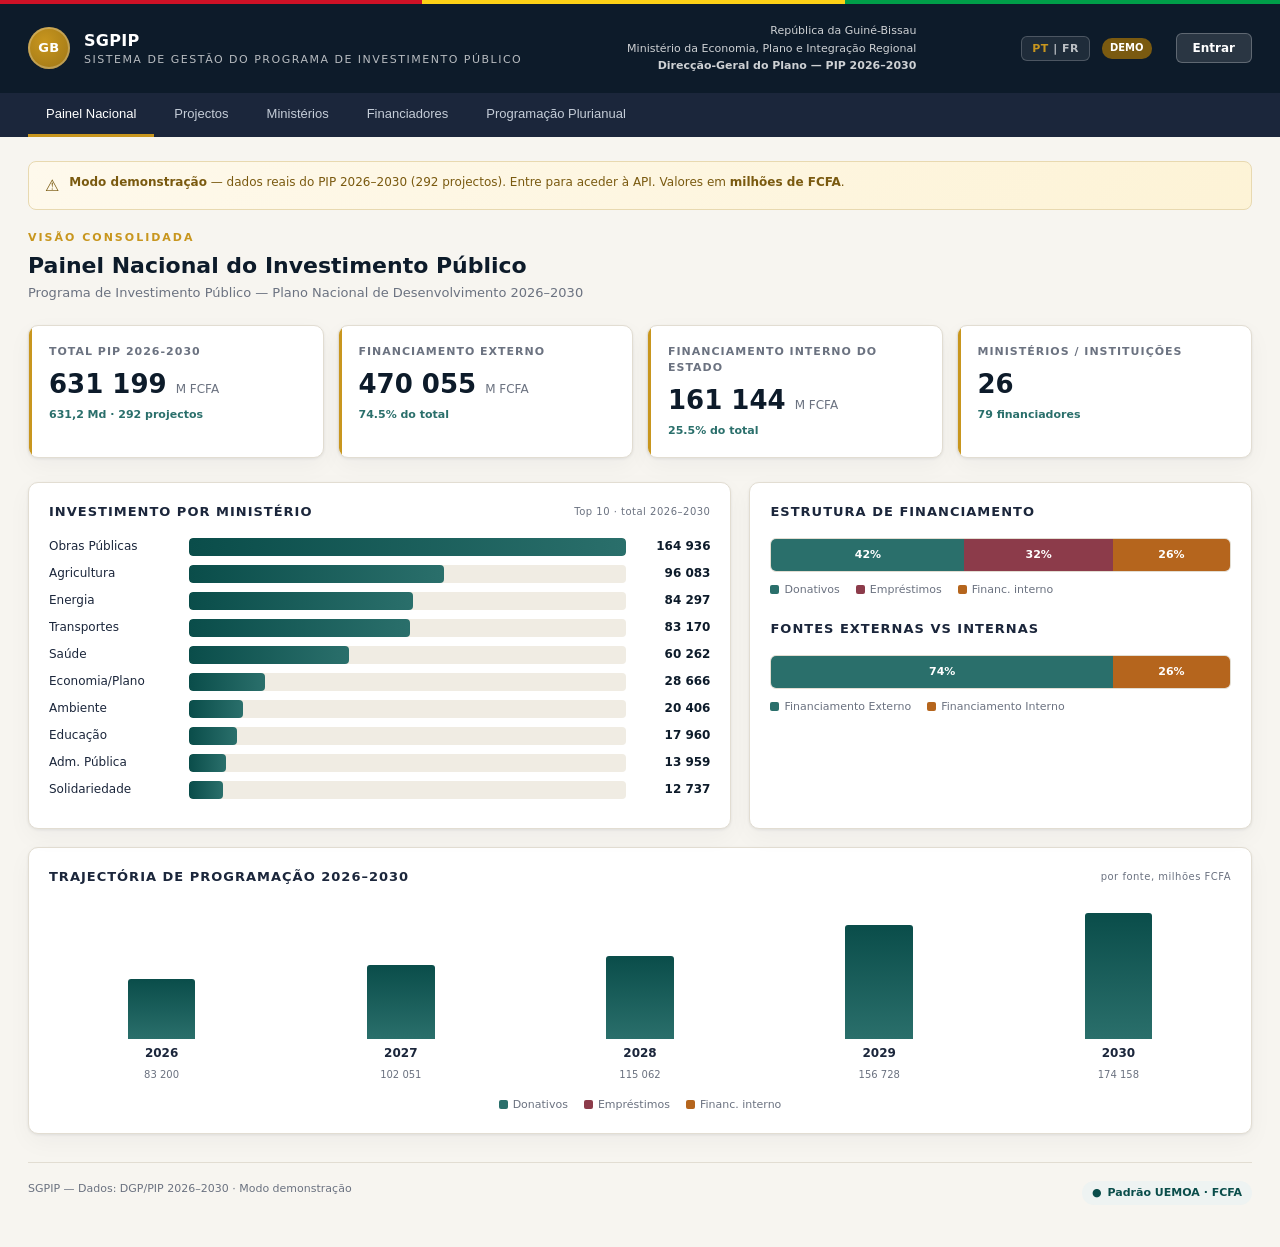
==== commit dee2c68f: "feat: renommage SIGIP→SGPIP, CRUD ministères, import données CSV/Excel/JSON - Renommage complet SIGI" ====
--- a/frontend/index.html
+++ b/frontend/index.html
@@ -3,7 +3,7 @@
 <head>
 <meta charset="UTF-8">
 <meta name="viewport" content="width=device-width, initial-scale=1.0">
-<title>SIGIP-GB · Sistema de Gestão do Investimento Público</title>
+<title>SGPIP · Sistema de Gestão do Programa de Investimento Público</title>
 <style>
 :root{
   --ink:#0d1b2a; --ink2:#1b263b; --paper:#f7f5f0; --card:#ffffff;
@@ -179,7 +179,7 @@
 <header>
   <div class="brand">
     <div class="crest">GB</div>
-    <div><h1>SIGIP&middot;GB</h1><p data-i18n="brand_sub">Sistema de Gestão do Investimento Público</p></div>
+    <div><h1>SGPIP</h1><p data-i18n="brand_sub">Sistema de Gestão do Programa de Investimento Público</p></div>
   </div>
   <div class="hgov" id="hgov-text">República da Guiné-Bissau<br>Ministério da Economia, Plano e Integração Regional<br><b>Direcção-Geral do Plano &mdash; PIP 2026&ndash;2030</b></div>
   <div class="hactions">
@@ -221,7 +221,7 @@
         <div class="legend" style="margin-top:10px">
           <span><i class="dot" style="background:var(--don)"></i><span data-i18n="legend_donations">Donativos</span></span>
           <span><i class="dot" style="background:var(--empr)"></i><span data-i18n="legend_loans">Empréstimos</span></span>
-          <span><i class="dot" style="background:var(--int)"></i><span data-i18n="legend_state">Contrib. Estado</span></span>
+          <span><i class="dot" style="background:var(--int)"></i><span data-i18n="legend_state">Financ. interno</span></span>
         </div>
         <div style="margin-top:22px">
           <h3 data-i18n="panel_ext_int">Fontes Externas vs Internas</h3>
@@ -239,7 +239,7 @@
       <div class="legend" style="margin-top:14px;justify-content:center">
         <span><i class="dot" style="background:var(--don)"></i><span data-i18n="legend_donations">Donativos</span></span>
         <span><i class="dot" style="background:var(--empr)"></i><span data-i18n="legend_loans">Empréstimos</span></span>
-        <span><i class="dot" style="background:var(--int)"></i><span data-i18n="legend_state">Contrib. Estado</span></span>
+        <span><i class="dot" style="background:var(--int)"></i><span data-i18n="legend_state">Financ. interno</span></span>
       </div>
     </div>
   </div>
@@ -278,6 +278,9 @@
     <div class="eyebrow" data-i18n="eyebrow_min">Análise Sectorial</div>
     <div class="vtitle" data-i18n="vtitle_min">Investimento por Ministério</div>
     <div class="vsub" data-i18n="vsub_min">Repartição dos 631 mil milhões FCFA entre os 26 ministérios e instituições</div>
+    <div class="saisie-toolbar">
+      <button class="btn-add" id="btn-new-ministry" style="display:none" onclick="openMinistryForm()" data-i18n="btn_new_ministry">+ Novo Ministério</button>
+    </div>
     <div class="panel"><div id="minfull"></div></div>
   </div>
 
@@ -377,7 +380,7 @@
   </div>
 
   <div class="foot">
-    <span>SIGIP&middot;GB &mdash; Dados: DGP/PIP 2026&ndash;2030 &middot; <span id="foot-mode" data-i18n="foot_demo">Modo demonstração</span></span>
+    <span>SGPIP &mdash; Dados: DGP/PIP 2026&ndash;2030 &middot; <span id="foot-mode" data-i18n="foot_demo">Modo demonstração</span></span>
     <span class="pill">&#9679; <span data-i18n="foot_standard">Padrão UEMOA &middot; FCFA</span></span>
   </div>
 </main>
@@ -387,7 +390,7 @@
   <div class="modal">
     <div style="display:flex;align-items:center;gap:10px;margin-bottom:20px">
       <div class="crest" style="width:36px;height:36px;font-size:11px">GB</div>
-      <div><h2 style="margin:0">SIGIP&middot;GB</h2><p style="margin:0;font-size:11px" data-i18n="login_subtitle">Autenticação segura</p></div>
+      <div><h2 style="margin:0">SGPIP</h2><p style="margin:0;font-size:11px" data-i18n="login_subtitle">Autenticação segura</p></div>
     </div>
     <div class="form-group">
       <label data-i18n="login_user_label">Utilizador</label>
@@ -484,7 +487,7 @@
               <th data-i18n="th_year">Ano</th>
               <th data-i18n="legend_donations">Donativos (FCFA)</th>
               <th data-i18n="legend_loans">Empréstimos (FCFA)</th>
-              <th data-i18n="legend_state">Contrib. Estado (FCFA)</th>
+              <th data-i18n="legend_state">Financ. interno do Estado (FCFA)</th>
               <th data-i18n="th_year_total">Total Ano</th>
             </tr>
           </thead>
@@ -502,6 +505,39 @@
   </div>
 </div>
 
+<!-- Ministry Form Modal -->
+<div id="ministry-modal" class="modal-overlay" style="display:none">
+  <div class="modal" style="max-width:520px;padding:28px 32px">
+    <div style="display:flex;justify-content:space-between;align-items:center;margin-bottom:18px">
+      <h2 id="ministry-modal-title" style="font-size:18px;font-weight:700;color:var(--ink)" data-i18n="ministry_modal_title">Novo Ministério</h2>
+      <button onclick="closeMinistryModal()" style="background:none;border:none;font-size:20px;cursor:pointer;color:var(--muted);line-height:1">&times;</button>
+    </div>
+    <div class="form-group" style="margin-bottom:14px">
+      <label data-i18n="field_ministry_name">Nome do Ministério</label>
+      <input id="fm-name" type="text" placeholder="Ex: Ministère de l'Éducation Nationale" style="width:100%;padding:10px 14px;border:1px solid var(--line);border-radius:8px;font-size:13px;font-family:inherit">
+    </div>
+    <div class="form-group" style="margin-bottom:14px">
+      <label data-i18n="field_short_name">Sigla</label>
+      <input id="fm-short" type="text" placeholder="Ex: MEN" style="width:100%;padding:10px 14px;border:1px solid var(--line);border-radius:8px;font-size:13px;font-family:inherit">
+    </div>
+    <div class="form-row" style="margin-bottom:14px">
+      <div class="form-group">
+        <label data-i18n="field_pillar">Pilar PND</label>
+        <select id="fm-pillar"><option value="">—</option></select>
+      </div>
+      <div class="form-group">
+        <label data-i18n="field_gov_priority">Prioridade Governamental</label>
+        <select id="fm-govpriority"><option value="">—</option></select>
+      </div>
+    </div>
+    <div id="ministry-form-error" class="form-error"></div>
+    <div style="display:flex;justify-content:flex-end;gap:10px;margin-top:22px;padding-top:16px;border-top:1px solid var(--line)">
+      <button onclick="closeMinistryModal()" style="padding:10px 20px;border:1px solid var(--line);border-radius:8px;background:#fff;font-size:13px;font-weight:600;cursor:pointer;font-family:inherit" data-i18n="btn_cancel">Cancelar</button>
+      <button id="btn-save-ministry" onclick="saveMinistry()" class="btn-primary" style="width:auto;padding:10px 24px" data-i18n="btn_save">Guardar</button>
+    </div>
+  </div>
+</div>
+
 <!-- Confirm / Reject Modal -->
 <div id="confirm-overlay" class="confirm-overlay" style="display:none">
   <div class="confirm-box">
@@ -536,7 +572,7 @@
 
 const I18N = {
   pt: {
-    brand_sub: 'Sistema de Gestão do Investimento Público',
+    brand_sub: 'Sistema de Gestão do Programa de Investimento Público',
     hgov: 'República da Guiné-Bissau<br>Ministério da Economia, Plano e Integração Regional<br><b>Direcção-Geral do Plano &mdash; PIP 2026&ndash;2030</b>',
     btn_login: 'Entrar',
     btn_logout: 'Sair',
@@ -546,7 +582,7 @@
     nav_fin: 'Financiadores',
     nav_prog: 'Programação Plurianual',
     banner_demo_html: '<b>Modo demonstração</b> &mdash; dados reais do PIP 2026&ndash;2030 (292 projectos). Entre para aceder à API. Valores em <b>milhões de FCFA</b>.',
-    banner_live_html: '<b>Ligado à API</b> &mdash; dados em tempo real da base de dados SIGIP-GB.',
+    banner_live_html: '<b>Ligado à API</b> &mdash; dados em tempo real da base de dados SGPIP.',
     eyebrow_dash: 'Visão Consolidada',
     vtitle_dash: 'Painel Nacional do Investimento Público',
     vsub_dash: 'Programa de Investimento Público &mdash; Plano Nacional de Desenvolvimento 2026&ndash;2030',
@@ -554,7 +590,7 @@
     panel_financing: 'Estrutura de Financiamento',
     legend_donations: 'Donativos',
     legend_loans: 'Empréstimos',
-    legend_state: 'Contrib. Estado',
+    legend_state: 'Financ. interno',
     legend_external: 'Financiamento Externo',
     legend_internal: 'Financiamento Interno',
     panel_ext_int: 'Fontes Externas vs Internas',
@@ -589,7 +625,7 @@
     foot_standard: 'Padrão UEMOA &middot; FCFA',
     kpi_total: 'Total PIP 2026-2030',
     kpi_external: 'Financiamento Externo',
-    kpi_state: 'Contribuição do Estado',
+    kpi_state: 'Financiamento interno do Estado',
     kpi_ministries: 'Ministérios / Instituições',
     kpi_of_total: '% do total',
     kpi_financiers: 'financiadores',
@@ -611,6 +647,11 @@
     vsub_saisie: 'Criar, editar e acompanhar os projectos do seu ministério',
     vsub_saisie_dgp: 'Validar e acompanhar todos os projectos submetidos pelos ministérios',
     btn_new_project: '+ Novo Projecto',
+    btn_new_ministry: '+ Novo Ministério',
+    ministry_modal_title: 'Novo Ministério',
+    field_ministry_name: 'Nome do Ministério',
+    field_short_name: 'Sigla',
+    field_gov_priority: 'Prioridade Governamental',
     all_statuses: 'Todos os estados',
     wf_RASCUNHO: 'Rascunho',
     wf_SUBMETIDO: 'Submetido',
@@ -684,7 +725,7 @@
     sintese_unit: 'Valores em milhões de FCFA',
   },
   fr: {
-    brand_sub: "Système de Gestion de l'Investissement Public",
+    brand_sub: "Système de Gestion du Programme d'Investissement Public",
     hgov: "République de Guinée-Bissau<br>Ministère de l'Économie, du Plan et de l'Intégration Régionale<br><b>Direction Générale du Plan &mdash; PIP 2026&ndash;2030</b>",
     btn_login: 'Connexion',
     btn_logout: 'Déconnexion',
@@ -694,7 +735,7 @@
     nav_fin: 'Financeurs',
     nav_prog: 'Programmation Pluriannuelle',
     banner_demo_html: "<b>Mode démonstration</b> &mdash; données réelles du PIP 2026&ndash;2030 (292 projets). Connectez-vous pour accéder à l'API. Valeurs en <b>millions de FCFA</b>.",
-    banner_live_html: "<b>Connecté à l'API</b> &mdash; données en temps réel de la base de données SIGIP-GB.",
+    banner_live_html: "<b>Connecté à l'API</b> &mdash; données en temps réel de la base de données SGPIP.",
     eyebrow_dash: 'Vue Consolidée',
     vtitle_dash: "Tableau National de l'Investissement Public",
     vsub_dash: "Programme d'Investissement Public &mdash; Plan National de Développement 2026&ndash;2030",
@@ -702,7 +743,7 @@
     panel_financing: 'Structure de Financement',
     legend_donations: 'Dons',
     legend_loans: 'Prêts',
-    legend_state: 'Contrib. État',
+    legend_state: 'Financ. interne',
     legend_external: 'Financement Externe',
     legend_internal: 'Financement Interne',
     panel_ext_int: 'Sources Externes vs Internes',
@@ -737,7 +778,7 @@
     foot_standard: 'Standard UEMOA &middot; FCFA',
     kpi_total: 'Total PIP 2026-2030',
     kpi_external: 'Financement Externe',
-    kpi_state: "Contribution de l'État",
+    kpi_state: "Financement interne d'État",
     kpi_ministries: 'Ministères / Institutions',
     kpi_of_total: '% du total',
     kpi_financiers: 'financeurs',
@@ -759,6 +800,11 @@
     vsub_saisie: 'Créer, modifier et suivre les projets de votre ministère',
     vsub_saisie_dgp: 'Valider et suivre tous les projets soumis par les ministères',
     btn_new_project: '+ Nouveau Projet',
+    btn_new_ministry: '+ Nouveau Ministère',
+    ministry_modal_title: 'Nouveau Ministère',
+    field_ministry_name: 'Nom du Ministère',
+    field_short_name: 'Sigle',
+    field_gov_priority: 'Priorité Gouvernementale',
     all_statuses: 'Tous les états',
     wf_RASCUNHO: 'Brouillon',
     wf_SUBMETIDO: 'Soumis',
@@ -973,6 +1019,7 @@
   if (_navSintese) _navSintese.style.display = 'none';
   SINTESE_CACHE = {};
   document.getElementById('btn-new-project').style.display = 'none';
+  document.getElementById('btn-new-ministry').style.display = 'none';
   document.getElementById('user-info').innerHTML = '';
   // Switch away from saisie if active
   const saisieBtn = document.getElementById('nav-saisie');
@@ -1033,7 +1080,7 @@
     renderFromAPI(dashboard, projects.results || projects);
     // Load user profile and ref data after auth confirmed
     await fetchUserProfile();
-    loadRefData(); // async, no need to await
+    loadRefData().then(() => renderMinistries()); // re-render with all ministries
   } catch (e) {
     console.warn('API indisponível, modo demonstração:', e.message);
     ACCESS_TOKEN = null;
@@ -1238,11 +1285,87 @@
 // ============================================================
 function renderMinistries() {
   const ma = minAgg();
+  const aggMap = Object.fromEntries(ma);
   const Tt = sum(PIP_DATA, 'total');
+  // Merge REF_DATA ministries (includes those with 0 projects)
+  if (REF_DATA.ministries && REF_DATA.ministries.length) {
+    REF_DATA.ministries.forEach(m => {
+      const key = m.short_name || m.name;
+      if (!(key in aggMap)) {
+        ma.push([key, 0]);
+        aggMap[key] = 0;
+      }
+    });
+  }
   const maxM = ma[0]?.[1] || 1;
   document.getElementById('minfull').innerHTML = ma.map(([n, v], i) =>
-    `<div class="bar-row"><span class="nm" style="width:170px" title="${n}">${i + 1}. ${n}</span><div class="bar-track"><div class="bar-fill" style="width:${100 * v / maxM}%"></div></div><span class="vv">${fmt(v)}</span><span class="vv" style="width:48px;color:var(--muted)">${Tt > 0 ? (100 * v / Tt).toFixed(1) : 0}%</span></div>`
+    `<div class="bar-row"><span class="nm" style="width:170px" title="${n}">${i + 1}. ${n}</span><div class="bar-track"><div class="bar-fill" style="width:${v > 0 ? 100 * v / maxM : 0}%"></div></div><span class="vv">${fmt(v)}</span><span class="vv" style="width:48px;color:var(--muted)">${Tt > 0 ? (100 * v / Tt).toFixed(1) : 0}%</span></div>`
   ).join('');
+}
+
+// ── Ministry CRUD ──────────────────────────────────────────
+async function openMinistryForm() {
+  // Populate pillar dropdown
+  const pillars = REF_DATA.pillars || [];
+  const selPillar = document.getElementById('fm-pillar');
+  selPillar.innerHTML = '<option value="">—</option>' + pillars.map(p =>
+    `<option value="${p.id}">${esc(p.code)} – ${esc(p.label)}</option>`
+  ).join('');
+  // Populate gov priority dropdown
+  try {
+    const gp = await apiFetch('/gov-priorities/?page_size=50');
+    const priorities = gp.results || gp || [];
+    const selGP = document.getElementById('fm-govpriority');
+    selGP.innerHTML = '<option value="">—</option>' + priorities.map(p =>
+      `<option value="${p.id}">${esc(p.label)}</option>`
+    ).join('');
+  } catch(e) { console.warn('Could not load gov priorities:', e.message); }
+  // Reset form
+  document.getElementById('fm-name').value = '';
+  document.getElementById('fm-short').value = '';
+  document.getElementById('ministry-form-error').style.display = 'none';
+  document.getElementById('ministry-modal').style.display = '';
+}
+
+function closeMinistryModal() {
+  document.getElementById('ministry-modal').style.display = 'none';
+}
+
+async function saveMinistry() {
+  const btn = document.getElementById('btn-save-ministry');
+  btn.disabled = true;
+  const errEl = document.getElementById('ministry-form-error');
+  errEl.style.display = 'none';
+
+  const name = document.getElementById('fm-name').value.trim();
+  const short_name = document.getElementById('fm-short').value.trim();
+  if (!name) {
+    errEl.textContent = T('error_required') || 'Preencha o nome do ministério.';
+    errEl.style.display = 'block';
+    btn.disabled = false;
+    return;
+  }
+
+  const payload = {
+    name,
+    short_name,
+    pillar: document.getElementById('fm-pillar').value || null,
+    gov_priority: document.getElementById('fm-govpriority').value || null,
+  };
+
+  try {
+    await apiMutate('POST', '/ministries/', payload);
+    closeMinistryModal();
+    // Reload ref data and re-render
+    await loadRefData();
+    renderMinistries();
+  } catch(e) {
+    const msg = await parseApiError(e);
+    errEl.textContent = msg;
+    errEl.style.display = 'block';
+  } finally {
+    btn.disabled = false;
+  }
 }
 
 function renderFinanciers() {
@@ -1303,6 +1426,10 @@
     // Show "New Project" button only for agents (and DGP/ADMIN can edit too)
     if (isAgent() || isDGP() || isAdmin()) {
       document.getElementById('btn-new-project').style.display = '';
+    }
+    // Show "New Ministry" button only for ADMIN/DGP
+    if (isDGP() || isAdmin()) {
+      document.getElementById('btn-new-ministry').style.display = '';
     }
     // Update saisie subtitle
     if (isDGP()) {
